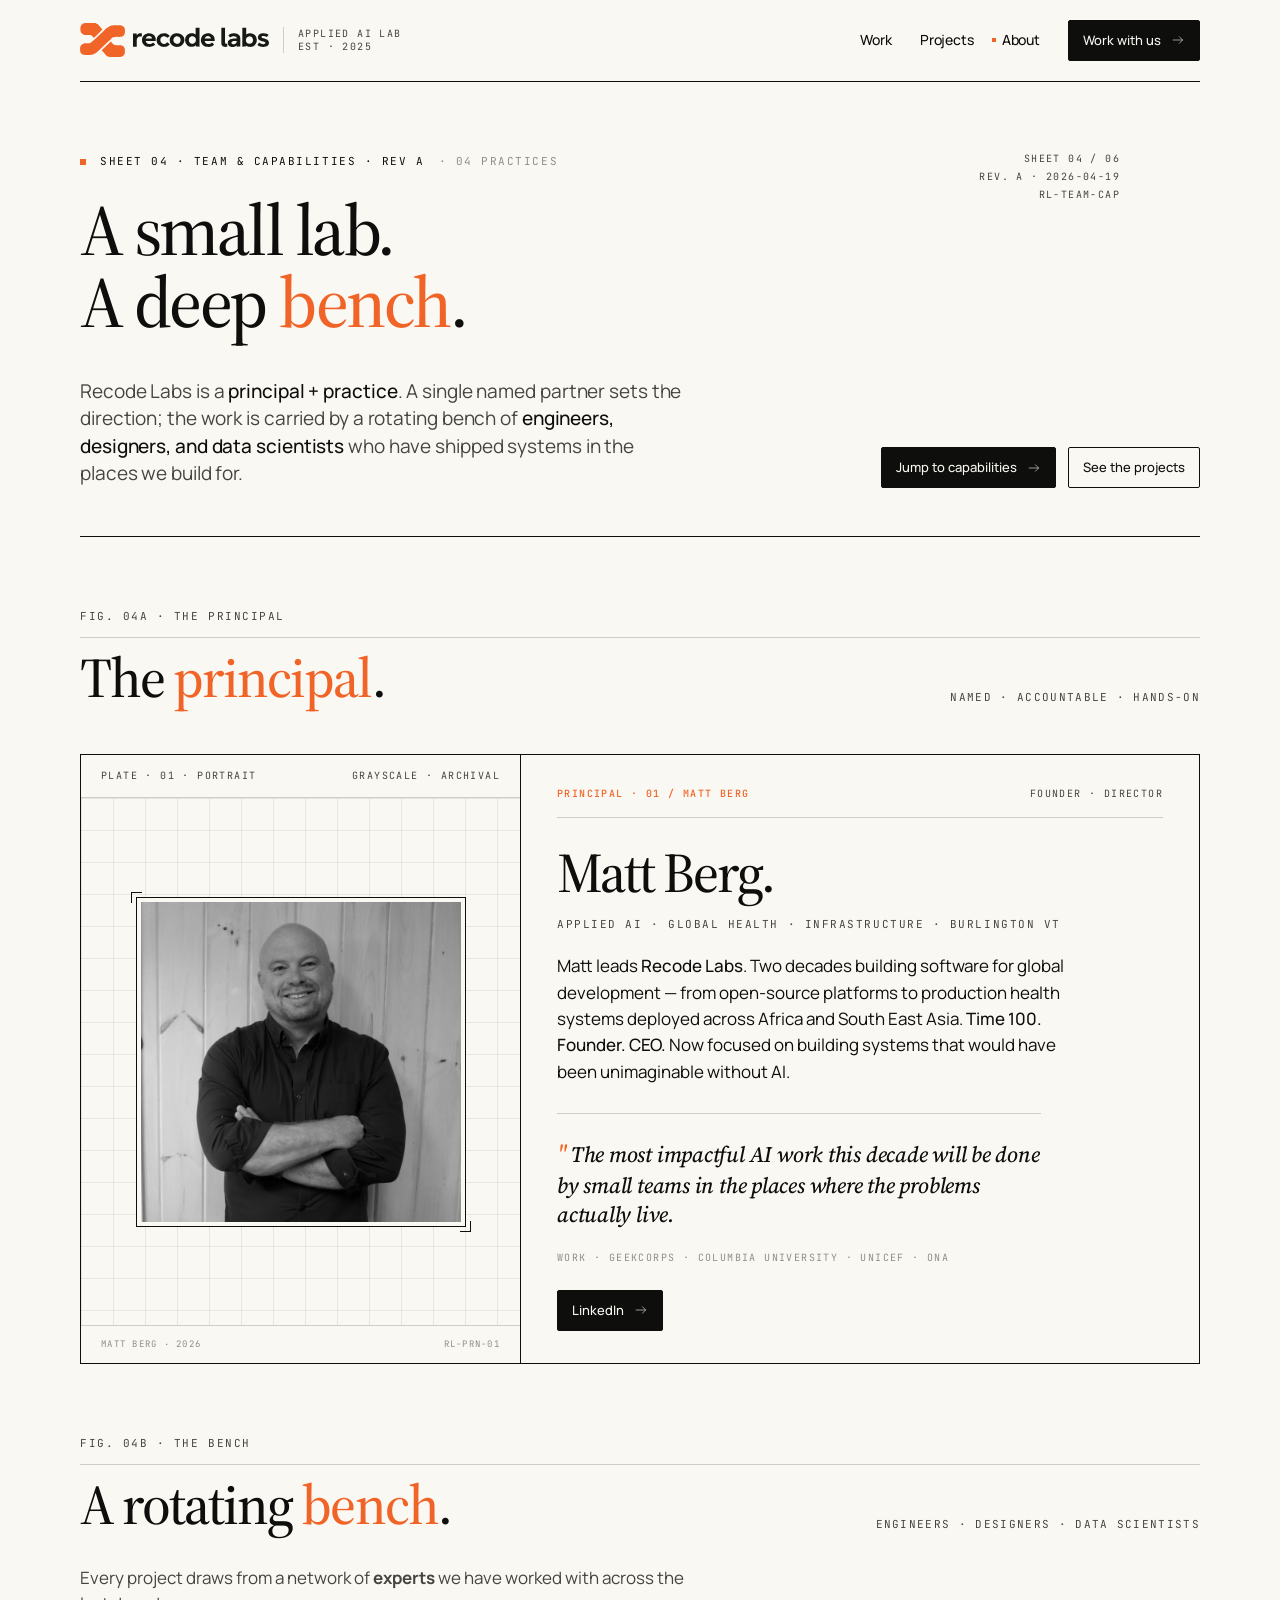
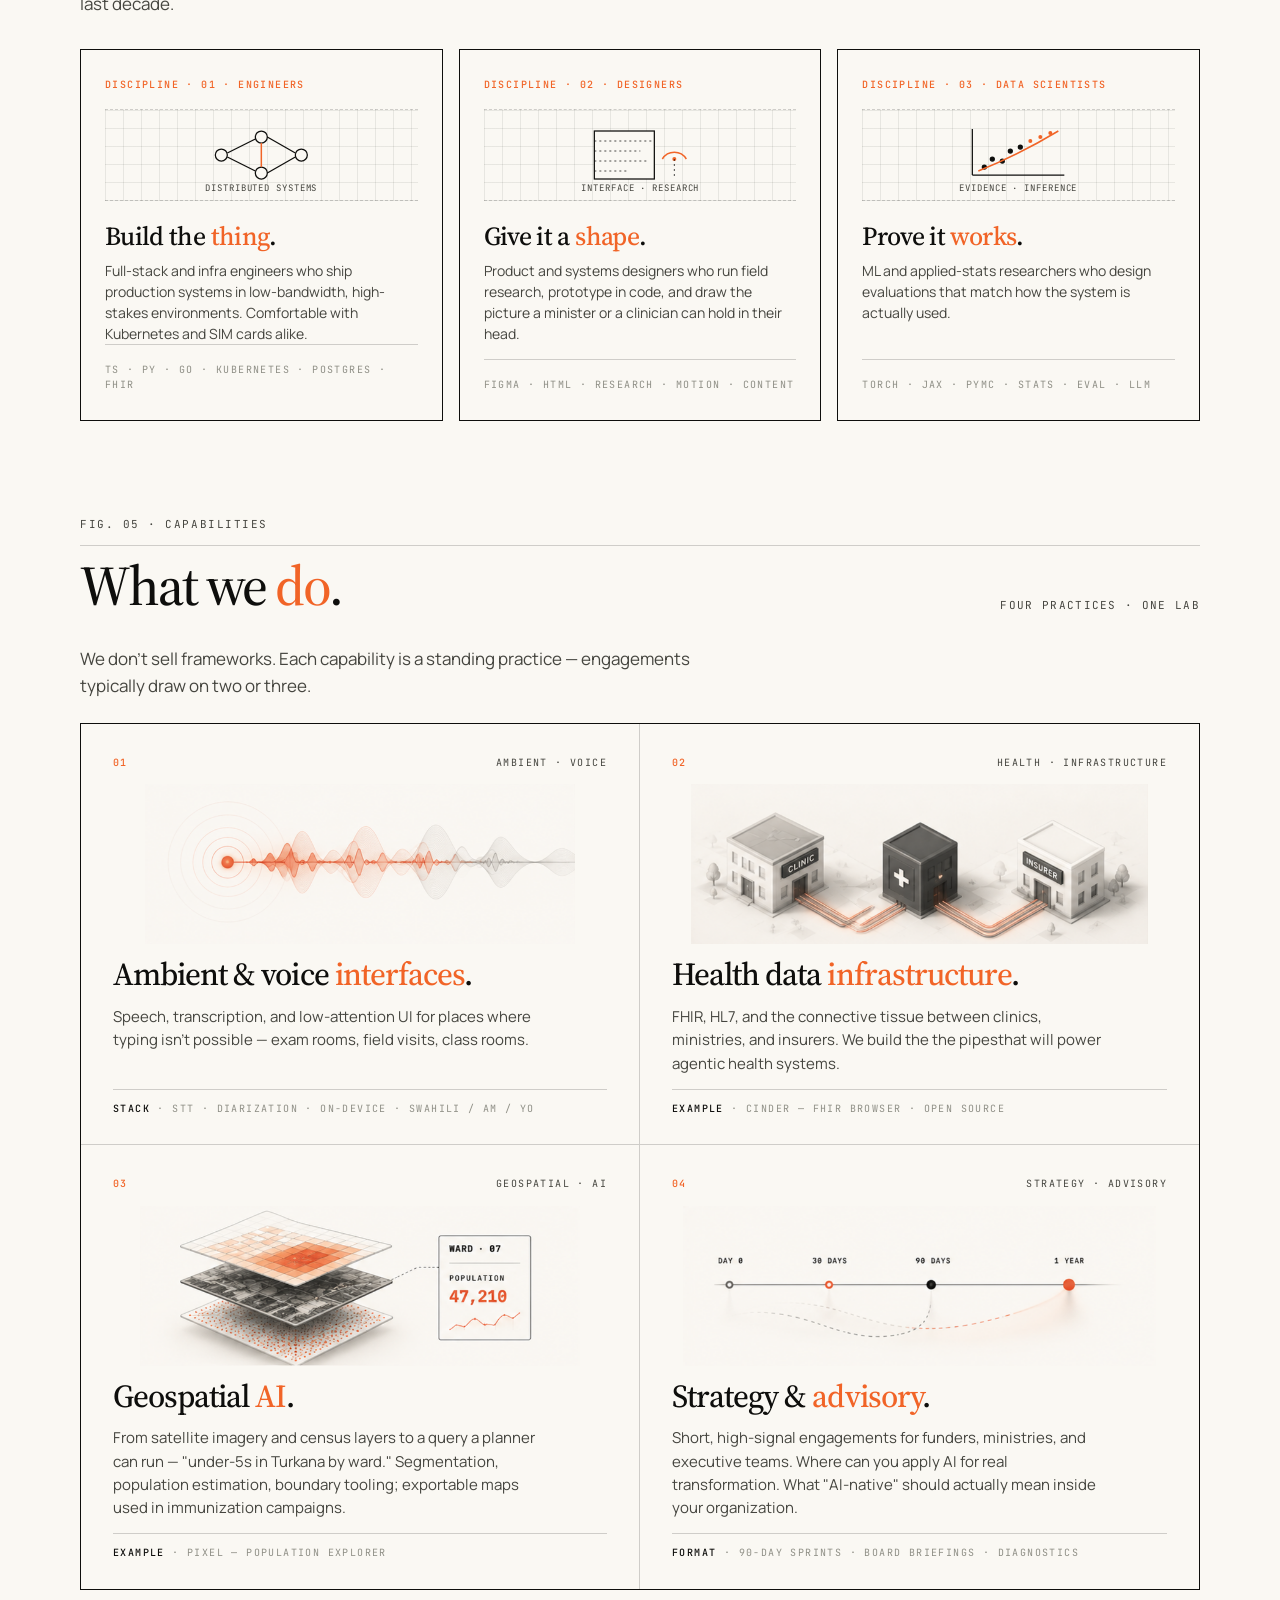
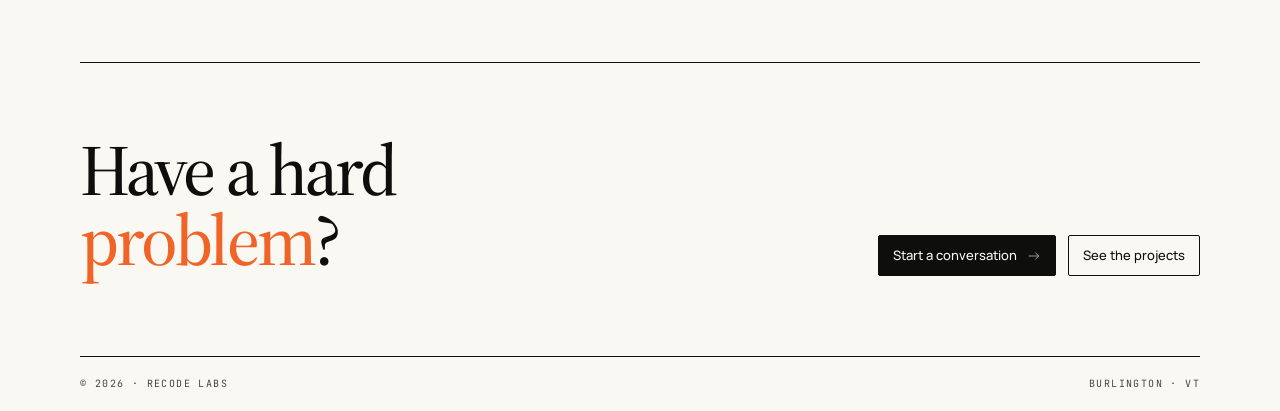
==== about.html @ e7e1b3c1 "feat: refresh logo, match accent to logo, animate project diagrams Replace the old wordmark with a h" ====
<!doctype html>
<html lang="en">
<head>
<meta charset="utf-8">
<meta name="viewport" content="width=device-width, initial-scale=1">
<title>Recode Labs — Team &amp; Capabilities</title>
<meta name="description" content="A small lab with a wide bench. Matt Berg leads Recode Labs; the work is carried by a rotating bench of engineers, designers, and data scientists.">
<link rel="icon" href="assets/favicon.svg" type="image/svg+xml">
<link rel="apple-touch-icon" href="assets/apple-touch-icon.png">
<link rel="stylesheet" href="tokens.css">
<link rel="stylesheet" href="site.css">
<style>
  /* PAGE HEADER */
  .page-head { padding: 72px 0 48px; border-bottom: 1px solid var(--ink-900); position: relative; }
  .page-head .eyebrow { display: flex; gap: 14px; align-items: center; margin-bottom: 24px; font-family: var(--font-mono); font-size: 11px; letter-spacing: 0.14em; text-transform: uppercase; }
  .page-head .eyebrow .dot { width: 6px; height: 6px; background: var(--signal-500); }
  .page-head h1 { font-family: var(--font-display); font-weight: 500; font-size: 72px; line-height: 1; letter-spacing: -0.035em; max-width: 1100px; }
  .page-head h1 .acc { color: var(--signal-500); }
  .page-head .sub { display: grid; grid-template-columns: 1.3fr 1fr; gap: 48px; margin-top: 40px; align-items: end; }
  .page-head .lede { font-size: 19px; line-height: 1.45; max-width: 56ch; color: var(--color-text-secondary); letter-spacing: -0.005em; }
  .page-head .lede strong { color: var(--ink-900); font-weight: 500; }

  /* SECTION HEADER */
  .section-h { display: grid; grid-template-columns: 1fr auto; gap: 12px 40px; align-items: end; padding: 72px 0 24px; }
  .section-h .lbl { grid-column: 1 / -1; font-family: var(--font-mono); font-size: 11px; letter-spacing: 0.14em; text-transform: uppercase; color: var(--color-text-secondary); padding-bottom: 12px; border-bottom: 1px solid var(--color-line-hairline); }
  .section-h h2 { font-family: var(--font-display); font-weight: 500; font-size: 56px; line-height: 1; letter-spacing: -0.035em; }
  .section-h h2 .acc { color: var(--signal-500); }
  .section-h .rt { justify-self: end; text-align: right; font-family: var(--font-mono); font-size: 11px; letter-spacing: 0.12em; text-transform: uppercase; color: var(--color-text-secondary); }

  /* PRINCIPAL */
  .principal { display: grid; grid-template-columns: 440px 1fr; border: 1px solid var(--ink-900); background: var(--bone-50); margin-top: 24px; }
  .portrait { border-right: 1px solid var(--ink-900); display: flex; flex-direction: column; min-height: 560px; }
  .portrait .pmeta { display: flex; justify-content: space-between; padding: 14px 20px; border-bottom: 1px solid var(--color-line-hairline); font-family: var(--font-mono); font-size: 10px; letter-spacing: 0.14em; text-transform: uppercase; color: var(--color-text-secondary); }
  .portrait .canvas { flex: 1; position: relative;
    background:
      linear-gradient(var(--color-line-ghost) 1px, transparent 1px) 0 0 / 100% 32px,
      linear-gradient(90deg, var(--color-line-ghost) 1px, transparent 1px) 0 0 / 32px 100%,
      var(--bone-50);
    display: flex; align-items: center; justify-content: center; padding: 24px;
  }
  .portrait .canvas .frame { position: relative; border: 1px solid var(--ink-900); padding: 4px; background: var(--bone-50); }
  .portrait .canvas .frame::before, .portrait .canvas .frame::after { content: ''; position: absolute; width: 10px; height: 10px; border: 0 solid var(--ink-900); }
  .portrait .canvas .frame::before { top: -6px; left: -6px; border-top-width: 1px; border-left-width: 1px; }
  .portrait .canvas .frame::after  { bottom: -6px; right: -6px; border-bottom-width: 1px; border-right-width: 1px; }
  .portrait .canvas img { display: block; width: 320px; height: 320px; object-fit: cover; filter: grayscale(1) contrast(1.05); }
  .portrait .pbottom { display: flex; justify-content: space-between; padding: 12px 20px; border-top: 1px solid var(--color-line-hairline); font-family: var(--font-mono); font-size: 9px; letter-spacing: 0.14em; text-transform: uppercase; color: var(--color-text-caption); }

  .bio { padding: 32px 36px; display: flex; flex-direction: column; }
  .bio .idrow { display: flex; justify-content: space-between; align-items: center; font-family: var(--font-mono); font-size: 10px; letter-spacing: 0.14em; text-transform: uppercase; color: var(--color-text-secondary); padding-bottom: 16px; border-bottom: 1px solid var(--color-line-hairline); }
  .bio .idrow .n { color: var(--signal-500); font-weight: 500; }
  .bio h3 { font-family: var(--font-display); font-weight: 500; font-size: 56px; line-height: 0.98; letter-spacing: -0.035em; margin-top: 28px; }
  .bio .role { font-family: var(--font-mono); font-size: 11px; letter-spacing: 0.14em; text-transform: uppercase; color: var(--color-text-secondary); margin-top: 16px; }
  .bio .lede { font-size: 17px; line-height: 1.55; color: var(--color-text); margin-top: 20px; max-width: 52ch; }
  .bio .lede strong { color: var(--ink-900); font-weight: 500; }
  .bio .quote { margin-top: 28px; padding: 24px 0 0; border-top: 1px solid var(--color-line-hairline); font-family: var(--font-display); font-style: italic; font-weight: 500; font-size: 22px; line-height: 1.35; letter-spacing: -0.01em; color: var(--ink-900); max-width: 44ch; }
  .bio .quote::before { content: '"'; color: var(--signal-500); font-size: 1.1em; margin-right: 4px; }
  .bio .refs { font-family: var(--font-mono); font-size: 10px; letter-spacing: 0.14em; text-transform: uppercase; color: var(--color-text-caption); margin-top: 20px; line-height: 1.6; }
  .bio .foot { margin-top: auto; padding-top: 24px; display: flex; gap: 10px; }

  /* TEAM GRID */
  .team-grid { display: grid; grid-template-columns: repeat(3, 1fr); gap: 16px; margin-top: 32px; }
  .seat { border: 1px solid var(--ink-900); padding: 28px 24px; background: var(--bone-50); display: flex; flex-direction: column; min-height: 300px; }
  .seat .n { font-family: var(--font-mono); font-size: 10px; letter-spacing: 0.14em; text-transform: uppercase; color: var(--signal-500); font-weight: 500; }
  .seat .silhouette { margin: 16px 0 22px; display: flex; align-items: center; justify-content: center; height: 90px;
    background:
      linear-gradient(var(--color-line-ghost) 1px, transparent 1px) 0 0 / 100% 18px,
      linear-gradient(90deg, var(--color-line-ghost) 1px, transparent 1px) 0 0 / 18px 100%;
    border-top: 1px dashed var(--color-line-hairline);
    border-bottom: 1px dashed var(--color-line-hairline);
  }
  .seat h4 { font-family: var(--font-display); font-weight: 500; font-size: 26px; line-height: 1.05; letter-spacing: -0.025em; }
  .seat h4 .acc { color: var(--signal-500); }
  .seat .desc { font-size: 14px; line-height: 1.5; color: var(--color-text-secondary); margin-top: 10px; }
  .seat .tags { font-family: var(--font-mono); font-size: 10px; letter-spacing: 0.14em; text-transform: uppercase; color: var(--color-text-caption); margin-top: auto; padding-top: 18px; border-top: 1px solid var(--color-line-hairline); }

  /* CAPABILITIES */
  .caps-grid { display: grid; grid-template-columns: repeat(2, 1fr); border: 1px solid var(--ink-900); margin-top: 24px; }
  .cap { padding: 32px 32px 28px; border-right: 1px solid var(--color-line-hairline); border-bottom: 1px solid var(--color-line-hairline); display: flex; flex-direction: column; gap: 14px; min-height: 260px; }
  .cap:nth-child(2n) { border-right: none; }
  .cap:nth-last-child(-n+2) { border-bottom: none; }
  .cap:last-child:nth-child(odd) { border-right: none; }
  .cap .row1 { display: flex; justify-content: space-between; align-items: flex-start; font-family: var(--font-mono); font-size: 10px; letter-spacing: 0.14em; text-transform: uppercase; color: var(--color-text-secondary); }
  .cap .row1 .n { color: var(--signal-500); font-weight: 500; }
  .cap .diagram { height: 160px; display: flex; align-items: center; justify-content: center;
    margin: 0 -32px;
    overflow: hidden;
  }
  .cap .diagram img { display: block; width: 100%; height: 100%; object-fit: contain; }
  .cap h3 { font-family: var(--font-display); font-weight: 500; font-size: 32px; line-height: 1.02; letter-spacing: -0.03em; }
  .cap h3 .acc { color: var(--signal-500); }
  .cap p { font-size: 15px; line-height: 1.55; color: var(--color-text-secondary); max-width: 48ch; }
  .cap .ex { font-family: var(--font-mono); font-size: 10px; letter-spacing: 0.14em; text-transform: uppercase; color: var(--color-text-caption); margin-top: auto; padding-top: 12px; border-top: 1px solid var(--color-line-hairline); }
  .cap .ex strong { color: var(--ink-900); font-weight: 500; }

  /* CTA */
  .cta { padding: 72px 0 80px; border-top: 1px solid var(--ink-900); display: grid; grid-template-columns: 1fr auto; gap: 40px; align-items: end; margin-top: 72px; }
  .cta h2 { font-family: var(--font-display); font-weight: 500; font-size: 72px; line-height: 0.98; letter-spacing: -0.04em; max-width: 16ch; }
  .cta h2 .acc { color: var(--signal-500); }
  .cta .buttons { display: flex; gap: 12px; }

  .intro-p { font-size: 17px; line-height: 1.55; color: var(--color-text-secondary); max-width: 62ch; margin-top: 8px; }

  /* RESPONSIVE */
  @media (max-width: 960px) {
    .page-head { padding: 48px 0 32px; }
    .page-head h1 { font-size: 56px; }
    .page-head .sub { grid-template-columns: 1fr; gap: 24px; align-items: start; margin-top: 28px; }
    .page-head .sub > div { justify-self: start !important; flex-wrap: wrap; }
    .section-h { grid-template-columns: 1fr; padding: 56px 0 20px; }
    .section-h h2 { font-size: 40px; }
    .section-h .rt { justify-self: start; text-align: left; }
    .principal { grid-template-columns: 1fr; }
    .portrait { border-right: none; border-bottom: 1px solid var(--ink-900); min-height: auto; }
    .portrait .canvas img { width: 240px; height: 240px; }
    .bio { padding: 28px; }
    .bio h3 { font-size: 44px; }
    .bio .quote { font-size: 18px; }
    .team-grid { grid-template-columns: 1fr; gap: 12px; }
    .seat { min-height: auto; }
    .caps-grid { grid-template-columns: 1fr; }
    .cap { border-right: none; border-bottom: 1px solid var(--color-line-hairline); padding: 28px; }
    .cap:last-child { border-bottom: none; }
    .cap:nth-last-child(-n+2) { border-bottom: 1px solid var(--color-line-hairline); }
    .cap:last-child { border-bottom: none; }
    .cap h3 { font-size: 26px; }
    .cta { grid-template-columns: 1fr; align-items: start; gap: 24px; padding: 56px 0 64px; }
    .cta h2 { font-size: 40px; }
  }
  @media (max-width: 640px) {
    .page-head { padding: 32px 0 24px; }
    .page-head h1 { font-size: 38px; line-height: 1.04; }
    .page-head .lede { font-size: 16px; }
    .section-h { padding: 40px 0 16px; }
    .section-h h2 { font-size: 30px; }
    .portrait .canvas img { width: 180px; height: 180px; }
    .portrait .canvas .frame { padding: 3px; }
    .bio { padding: 22px; }
    .bio h3 { font-size: 32px; }
    .bio .lede { font-size: 15px; }
    .bio .quote { font-size: 16px; padding-top: 18px; }
    .bio .foot { flex-wrap: wrap; gap: 8px; }
    .bio .foot .btn { font-size: 12px; padding: 9px 12px; }
    .seat { padding: 22px; }
    .seat h4 { font-size: 22px; }
    .cap { padding: 22px; }
    .cap h3 { font-size: 22px; }
    .cap p { font-size: 14px; }
    .cap .diagram { height: 100px; margin: 0 -22px; }
    .cta { padding: 40px 0 48px; }
    .cta h2 { font-size: 28px; }
    .cta .buttons { flex-wrap: wrap; }
  }
</style>
</head>
<body>
<div class="wrap">

  <!-- NAV -->
  <nav class="nav">
    <div class="brand">
      <a href="index.html" class="logo-link">
        <img class="logo" src="assets/recodelabs-lockup.svg" alt="Recode Labs">
      </a>
      <div class="meta">APPLIED AI LAB<br>EST · 2025</div>
    </div>
    <div class="navlinks">
      <a href="index.html">Work</a>
      <a href="projects.html">Projects</a>
      <a href="about.html" class="active">About</a>
      <a class="btn" href="mailto:hello@recodelabs.org">Work with us <svg width="14" height="14"><use href="assets/icons.svg#rl-arrow"></use></svg></a>
    </div>
  </nav>

  <!-- HEADER -->
  <section class="page-head">
    <div class="eyebrow"><span class="dot"></span>SHEET 04 · TEAM &amp; CAPABILITIES · REV A<span style="color: var(--color-text-caption)">·  04 PRACTICES</span></div>
    <h1>A small lab.<br>A deep <span class="acc">bench</span>.</h1>
    <div class="sub">
      <p class="lede">Recode Labs is a <strong>principal + practice</strong>. A single named partner sets the direction; the work is carried by a rotating bench of <strong>engineers, designers, and data scientists</strong> who have shipped systems in the places we build for.</p>
      <div style="display:flex; gap:12px; justify-self:end;">
        <a href="#capabilities" class="btn">Jump to capabilities <svg width="14" height="14"><use href="assets/icons.svg#rl-arrow"></use></svg></a>
        <a href="projects.html" class="btn ghost">See the projects</a>
      </div>
    </div>
    <div class="plates">
      <div>SHEET 04 / 06</div>
      <div>REV. A · 2026-04-19</div>
      <div>RL-TEAM-CAP</div>
    </div>
  </section>

  <!-- TEAM -->
  <section class="section-h" id="team">
    <div class="lbl">FIG. 04A · THE PRINCIPAL</div>
    <h2>The <span class="acc">principal</span>.</h2>
    <div class="rt">NAMED · ACCOUNTABLE · HANDS-ON</div>
  </section>

  <div class="principal">
    <div class="portrait">
      <div class="pmeta"><span>PLATE · 01 · PORTRAIT</span><span>GRAYSCALE · ARCHIVAL</span></div>
      <div class="canvas">
        <div class="frame">
          <img src="assets/team/matt-berg.jpeg" alt="Matt Berg">
        </div>
      </div>
      <div class="pbottom"><span>MATT BERG · 2026</span><span>RL-PRN-01</span></div>
    </div>
    <div class="bio">
      <div class="idrow">
        <span class="n">PRINCIPAL · 01 / MATT BERG</span>
        <span>FOUNDER · DIRECTOR</span>
      </div>
      <h3>Matt Berg.</h3>
      <div class="role">APPLIED AI · GLOBAL HEALTH · INFRASTRUCTURE · BURLINGTON VT</div>
      <p class="lede">
        Matt leads <strong>Recode Labs</strong>. Two decades building software for global development — from open-source platforms to production health systems deployed across Africa and South East Asia. <strong>Time 100. Founder. CEO. </strong> Now focused on building systems that would have been unimaginable without AI.
      </p>
      <div class="quote">The most impactful AI work this decade will be done by small teams in the places where the problems actually live.</div>
      <div class="refs">WORK · GEEKCORPS · COLUMBIA UNIVERSITY · UNICEF · ONA</div>
      <div class="foot">
        <a href="https://www.linkedin.com/in/mattlberg/" target="_blank" rel="noopener" class="btn">LinkedIn <svg width="14" height="14"><use href="assets/icons.svg#rl-arrow"></use></svg></a>
      </div>
    </div>
  </div>

  <!-- BENCH -->
  <section class="section-h" id="bench">
    <div class="lbl">FIG. 04B · THE BENCH</div>
    <h2>A rotating <span class="acc">bench</span>.</h2>
    <div class="rt">ENGINEERS · DESIGNERS · DATA SCIENTISTS</div>
  </section>

  <p class="intro-p">
      Every project draws from a network of <b>experts</b> we have worked with across the last decade.
  </p>

  <div class="team-grid">
    <div class="seat">
      <div class="n">DISCIPLINE · 01 · ENGINEERS</div>
      <div class="silhouette">
        <svg viewBox="0 0 120 80" xmlns="http://www.w3.org/2000/svg" style="width:100%; height:80px;">
          <g class="bp-stroke">
            <circle cx="20" cy="40" r="6" fill="var(--bone-50)"/>
            <circle cx="60" cy="22" r="6" fill="var(--bone-50)"/>
            <circle cx="60" cy="58" r="6" fill="var(--bone-50)"/>
            <circle cx="100" cy="40" r="6" fill="var(--bone-50)"/>
            <line x1="26" y1="38" x2="54" y2="24"/>
            <line x1="26" y1="42" x2="54" y2="56"/>
            <line x1="66" y1="22" x2="94" y2="38"/>
            <line x1="66" y1="58" x2="94" y2="42"/>
            <line x1="60" y1="28" x2="60" y2="52" class="bp-signal"/>
          </g>
          <text x="60" y="76" text-anchor="middle" class="bp-label">DISTRIBUTED SYSTEMS</text>
        </svg>
      </div>
      <h4>Build the <span class="acc">thing</span>.</h4>
      <p class="desc">Full-stack and infra engineers who ship production systems in low-bandwidth, high-stakes environments. Comfortable with Kubernetes and SIM cards alike.</p>
      <div class="tags">TS · PY · GO · KUBERNETES · POSTGRES · FHIR</div>
    </div>

    <div class="seat">
      <div class="n">DISCIPLINE · 02 · DESIGNERS</div>
      <div class="silhouette">
        <svg viewBox="0 0 120 80" xmlns="http://www.w3.org/2000/svg" style="width:100%; height:80px;">
          <g class="bp-stroke">
            <rect x="14" y="16" width="60" height="48" fill="var(--bone-50)"/>
            <line x1="14" y1="26" x2="74" y2="26" class="bp-thin"/>
            <line x1="14" y1="36" x2="60" y2="36" class="bp-thin"/>
            <line x1="14" y1="46" x2="66" y2="46" class="bp-thin"/>
            <line x1="14" y1="56" x2="48" y2="56" class="bp-thin"/>
            <path d="M82 44 A14 14 0 0 1 106 44" class="bp-signal"/>
            <circle cx="94" cy="44" r="2" fill="var(--signal-500)" stroke="none"/>
            <line x1="94" y1="44" x2="94" y2="62" class="bp-thin"/>
          </g>
          <text x="60" y="76" text-anchor="middle" class="bp-label">INTERFACE · RESEARCH</text>
        </svg>
      </div>
      <h4>Give it a <span class="acc">shape</span>.</h4>
      <p class="desc">Product and systems designers who run field research, prototype in code, and draw the picture a minister or a clinician can hold in their head.</p>
      <div class="tags">FIGMA · HTML · RESEARCH · MOTION · CONTENT</div>
    </div>

    <div class="seat">
      <div class="n">DISCIPLINE · 03 · DATA SCIENTISTS</div>
      <div class="silhouette">
        <svg viewBox="0 0 120 80" xmlns="http://www.w3.org/2000/svg" style="width:100%; height:80px;">
          <g class="bp-stroke">
            <line x1="14" y1="60" x2="106" y2="60"/>
            <line x1="14" y1="60" x2="14" y2="14"/>
            <circle cx="26" cy="52" r="2" fill="var(--ink-900)"/>
            <circle cx="34" cy="44" r="2" fill="var(--ink-900)"/>
            <circle cx="44" cy="46" r="2" fill="var(--ink-900)"/>
            <circle cx="52" cy="36" r="2" fill="var(--ink-900)"/>
            <circle cx="62" cy="32" r="2" fill="var(--ink-900)"/>
            <circle cx="72" cy="26" r="2" fill="var(--signal-500)" stroke="none"/>
            <circle cx="82" cy="22" r="2" fill="var(--signal-500)" stroke="none"/>
            <circle cx="92" cy="18" r="2" fill="var(--signal-500)" stroke="none"/>
            <path d="M20 56 Q60 40 100 16" class="bp-signal"/>
          </g>
          <text x="60" y="76" text-anchor="middle" class="bp-label">EVIDENCE · INFERENCE</text>
        </svg>
      </div>
      <h4>Prove it <span class="acc">works</span>.</h4>
      <p class="desc">ML and applied-stats researchers who design evaluations that match how the system is actually used.</p>
      <div class="tags">TORCH · JAX · PYMC · STATS · EVAL · LLM</div>
    </div>
  </div>

  <!-- CAPABILITIES -->
  <section class="section-h" id="capabilities" style="padding-top: 96px;">
    <div class="lbl">FIG. 05 · CAPABILITIES</div>
    <h2>What we <span class="acc">do</span>.</h2>
    <div class="rt">FOUR PRACTICES · ONE LAB</div>
  </section>

  <p class="intro-p">
    We don't sell frameworks. Each capability is a standing practice — engagements typically draw on two or three.
  </p>

  <div class="caps-grid">

    <div class="cap">
      <div class="row1"><span class="n">01</span><span>AMBIENT · VOICE</span></div>
      <div class="diagram">
        <img src="assets/capabilities/ambient.png" alt="Ambient voice diagram">
      </div>
      <h3>Ambient &amp; voice <span class="acc">interfaces</span>.</h3>
      <p>Speech, transcription, and low-attention UI for places where typing isn't possible — exam rooms, field visits, class rooms.</p>
      <div class="ex"><strong>STACK</strong> · STT · DIARIZATION · ON-DEVICE · SWAHILI / AM / YO</div>
    </div>

    <div class="cap">
      <div class="row1"><span class="n">02</span><span>HEALTH · INFRASTRUCTURE</span></div>
      <div class="diagram">
        <img src="assets/capabilities/infrastructure.png" alt="Health infrastructure diagram">
      </div>
      <h3>Health data <span class="acc">infrastructure</span>.</h3>
      <p>FHIR, HL7, and the connective tissue between clinics, ministries, and insurers. We build the the pipesthat will power agentic health systems.</p>
      <div class="ex"><strong>EXAMPLE</strong> · CINDER &mdash; FHIR BROWSER · OPEN SOURCE</div>
    </div>

    <div class="cap">
      <div class="row1"><span class="n">03</span><span>GEOSPATIAL · AI</span></div>
      <div class="diagram">
        <img src="assets/capabilities/geospatial.png" alt="Geospatial AI diagram">
      </div>
      <h3>Geospatial <span class="acc">AI</span>.</h3>
      <p>From satellite imagery and census layers to a query a planner can run — "under-5s in Turkana by ward." Segmentation, population estimation, boundary tooling; exportable maps used in immunization campaigns.</p>
      <div class="ex"><strong>EXAMPLE</strong> · PIXEL &mdash; POPULATION EXPLORER</div>
    </div>

    <div class="cap">
      <div class="row1"><span class="n">04</span><span>STRATEGY · ADVISORY</span></div>
      <div class="diagram">
        <img src="assets/capabilities/advisory.png" alt="Strategy and advisory diagram">
      </div>
      <h3>Strategy &amp; <span class="acc">advisory</span>.</h3>
      <p>Short, high-signal engagements for funders, ministries, and executive teams. Where can you apply AI for real transformation. What "AI-native" should actually mean inside your organization.</p>
      <div class="ex"><strong>FORMAT</strong> · 90-DAY SPRINTS · BOARD BRIEFINGS · DIAGNOSTICS</div>
    </div>

  </div>

  <!-- CTA -->
  <section class="cta">
    <h2>Have a hard <span class="acc">problem</span>?</h2>
    <div class="buttons">
      <a href="mailto:hello@recodelabs.org" class="btn">Start a conversation <svg width="14" height="14"><use href="assets/icons.svg#rl-arrow"></use></svg></a>
      <a href="projects.html" class="btn ghost">See the projects</a>
    </div>
  </section>

  <div class="foot-bot">
    <span>© 2026 · RECODE LABS</span>
    <span>BURLINGTON · VT</span>
  </div>

</div>
</body>
</html>
---- tokens.css ----
/* ==========================================================================
   RECODE LABS — DESIGN TOKENS
   Applied AI lab for global development.
   Aesthetic: technical blueprint — grids, measurements, drafting marks.
   ========================================================================== */

@import url('https://fonts.googleapis.com/css2?family=Source+Serif+4:ital,opsz,wght@0,8..60,400;0,8..60,500;0,8..60,600;1,8..60,400;1,8..60,500&family=JetBrains+Mono:wght@300;400;500;600&family=Manrope:wght@400;500;600;700;800&display=swap');

:root {
  /* --- COLOR -------------------------------------------------------------- */

  /* Paper & ink — the two-color core */
  --bone-50:  #FAF8F3;   /* page */
  --bone-100: #F4F1E9;   /* surface */
  --bone-200: #E9E4D6;   /* hairline tint */
  --bone-300: #D6CFBD;   /* muted line */

  --ink-900: #0E0E0C;   /* text, ink-black */
  --ink-800: #1C1C19;
  --ink-700: #2A2A26;
  --ink-600: #45453F;   /* secondary text */
  --ink-500: #6B6B63;   /* tertiary text */
  --ink-400: #8F8F86;   /* captions */
  --ink-300: #B4B4AB;   /* disabled */
  --ink-200: #D6D6CF;   /* dividers on dark */

  /* Signal orange — the single accent, used sparingly */
  --signal-50:  #FFF1EA;
  --signal-100: #FFDCC9;
  --signal-300: #FFA57C;
  --signal-500: #F16427;  /* brand accent, matches the logo */
  --signal-600: #D44E16;
  --signal-700: #A13A10;

  /* Functional (desaturated, blueprint-friendly) */
  --ok:    #3F6B4A;
  --warn:  #A87A1F;
  --error: #B3382A;

  /* Semantic */
  --color-bg:              var(--bone-50);
  --color-surface:         var(--bone-100);
  --color-surface-sunk:    var(--bone-200);
  --color-text:            var(--ink-900);
  --color-text-secondary:  var(--ink-600);
  --color-text-muted:      var(--ink-500);
  --color-text-caption:    var(--ink-400);
  --color-line:            var(--ink-900);       /* primary drafting line */
  --color-line-hairline:   rgba(14,14,12,0.18);  /* grid / construction */
  --color-line-ghost:      rgba(14,14,12,0.08);  /* sub-grid */
  --color-accent:          var(--signal-500);
  --color-accent-ink:      var(--signal-700);

  /* --- TYPE --------------------------------------------------------------- */

  --font-display: 'Source Serif 4', 'Times New Roman', Times, serif;
  --font-serif:   'Source Serif 4', 'Times New Roman', Times, serif;
  --font-sans:    'Manrope', ui-sans-serif, -apple-system, 'Helvetica Neue', Arial, sans-serif;
  --font-mono:    'JetBrains Mono', ui-monospace, 'SF Mono', Menlo, Consolas, monospace;

  /* Type scale — editorial + technical. Line heights optimized for density. */
  --fs-caption:  11px;   /* drafting label, all-caps */
  --fs-micro:    12px;
  --fs-xs:       13px;
  --fs-sm:       14px;
  --fs-base:     16px;
  --fs-md:       18px;
  --fs-lg:       22px;
  --fs-xl:       28px;
  --fs-2xl:      40px;
  --fs-3xl:      56px;
  --fs-4xl:      80px;
  --fs-5xl:      120px;

  --lh-tight:    1.04;
  --lh-snug:     1.18;
  --lh-normal:   1.45;
  --lh-loose:    1.7;

  --tr-wide:     0.14em;  /* all-caps labels */
  --tr-mid:      0.04em;
  --tr-tight:    -0.015em;
  --tr-display:  -0.02em; /* Serif wants less aggressive tracking than Jakarta */

  /* --- GRID & SPACING ---------------------------------------------------- */

  --grid-base: 8px;
  --s-0: 0;
  --s-1: 4px;
  --s-2: 8px;
  --s-3: 12px;
  --s-4: 16px;
  --s-5: 24px;
  --s-6: 32px;
  --s-7: 48px;
  --s-8: 64px;
  --s-9: 96px;
  --s-10: 128px;
  --s-11: 192px;

  --container: 1280px;
  --gutter: 24px;

  /* --- LINES & RADII ----------------------------------------------------- */

  --stroke-hair: 0.5px;
  --stroke-fine: 1px;
  --stroke-bold: 2px;

  --r-none: 0;
  --r-xs: 1px;
  --r-sm: 2px;          /* all 'rounded' surfaces cap at 2px — blueprint precision */
  --r-pill: 999px;      /* only for tags/pills */

  /* --- SHADOWS (flat system; drop shadows are rare) ---------------------- */

  --shadow-none: none;
  --shadow-hair: 0 0 0 1px var(--color-line-hairline);
  --shadow-ink:  0 0 0 1px var(--color-line);
  --shadow-lift: 0 1px 0 var(--color-line);       /* structural, not soft */
  --shadow-page: 0 24px 48px -24px rgba(14,14,12,0.18);

  /* --- MOTION ----------------------------------------------------------- */

  --ease-draft: cubic-bezier(0.2, 0.7, 0.2, 1);
  --dur-fast:   120ms;
  --dur-base:   220ms;
  --dur-slow:   420ms;
}

/* --- Base element defaults ------------------------------------------------ */

html, body {
  background: var(--color-bg);
  color: var(--color-text);
  font-family: var(--font-sans);
  font-size: var(--fs-base);
  line-height: var(--lh-normal);
  -webkit-font-smoothing: antialiased;
  text-rendering: optimizeLegibility;
}

/* Reusable primitives ------------------------------------------------------ */

.rl-label {
  font-family: var(--font-mono);
  font-size: var(--fs-caption);
  font-weight: 500;
  letter-spacing: var(--tr-wide);
  text-transform: uppercase;
  color: var(--color-text-secondary);
}

.rl-mono {
  font-family: var(--font-mono);
  font-feature-settings: "ss01", "ss02";
}

.rl-serif {
  font-family: var(--font-display);
  font-weight: 700;
  letter-spacing: var(--tr-display);
}

.rl-editorial {
  font-family: var(--font-serif);
  font-weight: 400;
  letter-spacing: var(--tr-display);
}

.rl-rule {
  border: 0;
  border-top: 1px solid var(--color-line);
  margin: 0;
}

.rl-hairline {
  border: 0;
  border-top: 1px solid var(--color-line-hairline);
  margin: 0;
}

/* Blueprint grid background — reusable on any block */
.rl-grid-bg {
  background-image:
    linear-gradient(to right, var(--color-line-ghost) 1px, transparent 1px),
    linear-gradient(to bottom, var(--color-line-ghost) 1px, transparent 1px);
  background-size: 24px 24px;
}
.rl-grid-bg--fine {
  background-image:
    linear-gradient(to right, var(--color-line-ghost) 1px, transparent 1px),
    linear-gradient(to bottom, var(--color-line-ghost) 1px, transparent 1px);
  background-size: 8px 8px;
}

/* Corner tick marks used throughout — apply with .rl-ticks wrapper */
.rl-ticks { position: relative; }
.rl-ticks::before,
.rl-ticks::after,
.rl-ticks > .rl-tick-tl,
.rl-ticks > .rl-tick-tr,
.rl-ticks > .rl-tick-bl,
.rl-ticks > .rl-tick-br { display: none; }
---- site.css ----
/* ==========================================================================
   RECODE LABS — SHARED SITE STYLES
   Common chrome (nav, buttons, footer, blueprint primitives) for all pages.
   Page-specific layout stays inline in each .html file.
   ========================================================================== */

body { margin: 0; background: var(--bone-50); }
.wrap { max-width: 1280px; margin: 0 auto; padding: 0 80px; }
h1, h2, h3, h4, p { margin: 0; }
a { color: inherit; }

/* NAV */
.nav { display: flex; align-items: center; justify-content: space-between; padding: 20px 0; border-bottom: 1px solid var(--ink-900); position: relative; z-index: 2; background: var(--bone-50); }
.brand { display: flex; align-items: center; gap: 14px; }
.logo-link { display: inline-block; line-height: 0; }
.logo { display: block; height: 34px; width: auto; }
.brand .meta { font-family: var(--font-mono); font-size: 10px; letter-spacing: 0.14em; text-transform: uppercase; color: var(--color-text-secondary); border-left: 1px solid var(--color-line-hairline); padding-left: 14px; line-height: 1.3; }
.navlinks { display: flex; gap: 28px; align-items: center; }
.navlinks a:not(.btn) { text-decoration: none; color: var(--ink-900); font-size: 14px; font-weight: 500; letter-spacing: -0.01em; position: relative; }
.navlinks a.active:not(.btn)::before { content: ''; position: absolute; left: -10px; top: 8px; width: 4px; height: 4px; background: var(--signal-500); }

/* Buttons */
.btn { display: inline-flex; align-items: center; gap: 10px; padding: 10px 14px; font-family: var(--font-sans); font-size: 13px; font-weight: 500; border: 1px solid var(--ink-900); background: var(--ink-900); color: var(--bone-50); cursor: pointer; border-radius: 2px; text-decoration: none; }
.btn:hover { color: var(--bone-50); }
.btn.ghost { background: transparent; color: var(--ink-900); }
.btn.ghost:hover { color: var(--ink-900); }
.btn svg { stroke: currentColor; fill: none; }

/* Footer rule */
.foot-bot { display: flex; justify-content: space-between; padding: 20px 0; border-top: 1px solid var(--ink-900); font-family: var(--font-mono); font-size: 10px; letter-spacing: 0.14em; text-transform: uppercase; color: var(--color-text-secondary); }
.foot-bot .r { color: var(--signal-500); }

/* Blueprint diagram primitives */
.bp-stroke { stroke: var(--ink-900); stroke-width: 1.25; fill: none; }
.bp-thin { stroke: var(--ink-900); stroke-width: 0.75; fill: none; stroke-dasharray: 2 3; }
.bp-signal { stroke: var(--signal-500); stroke-width: 1.5; fill: none; }
.bp-signal-fill { fill: var(--signal-500); }
.bp-label { font-family: 'JetBrains Mono', monospace; font-size: 9px; letter-spacing: 0.1em; text-transform: uppercase; fill: var(--color-text-secondary); }
.bp-num { font-family: 'JetBrains Mono', monospace; font-size: 10px; fill: var(--ink-900); }
.bp-title { font-family: var(--font-display); font-size: 13px; fill: var(--ink-900); }

/* Plates (mono spec stack at top-right of hero/page-head) */
.plates { position: absolute; top: 72px; right: 80px; display: flex; flex-direction: column; gap: 8px; align-items: flex-end; font-family: var(--font-mono); font-size: 10px; line-height: 1; letter-spacing: 0.14em; color: var(--color-text-secondary); text-transform: uppercase; white-space: nowrap; }

/* ==========================================================================
   RESPONSIVE
   ========================================================================== */

@media (max-width: 960px) {
  .wrap { padding: 0 40px; }
  .plates { right: 40px; }
}

@media (max-width: 640px) {
  .wrap { padding: 0 20px; }
  .nav { padding: 14px 0; flex-wrap: wrap; gap: 12px; }
  .brand .meta { display: none; }
  .logo { height: 30px; }
  .navlinks { gap: 16px; flex-wrap: wrap; }
  .navlinks a:not(.btn) { font-size: 13px; }
  .navlinks a.btn { padding: 8px 12px; font-size: 12px; }
  .plates { display: none; }
  .foot-bot { flex-direction: column; gap: 8px; align-items: flex-start; padding: 16px 0; font-size: 9px; }
}
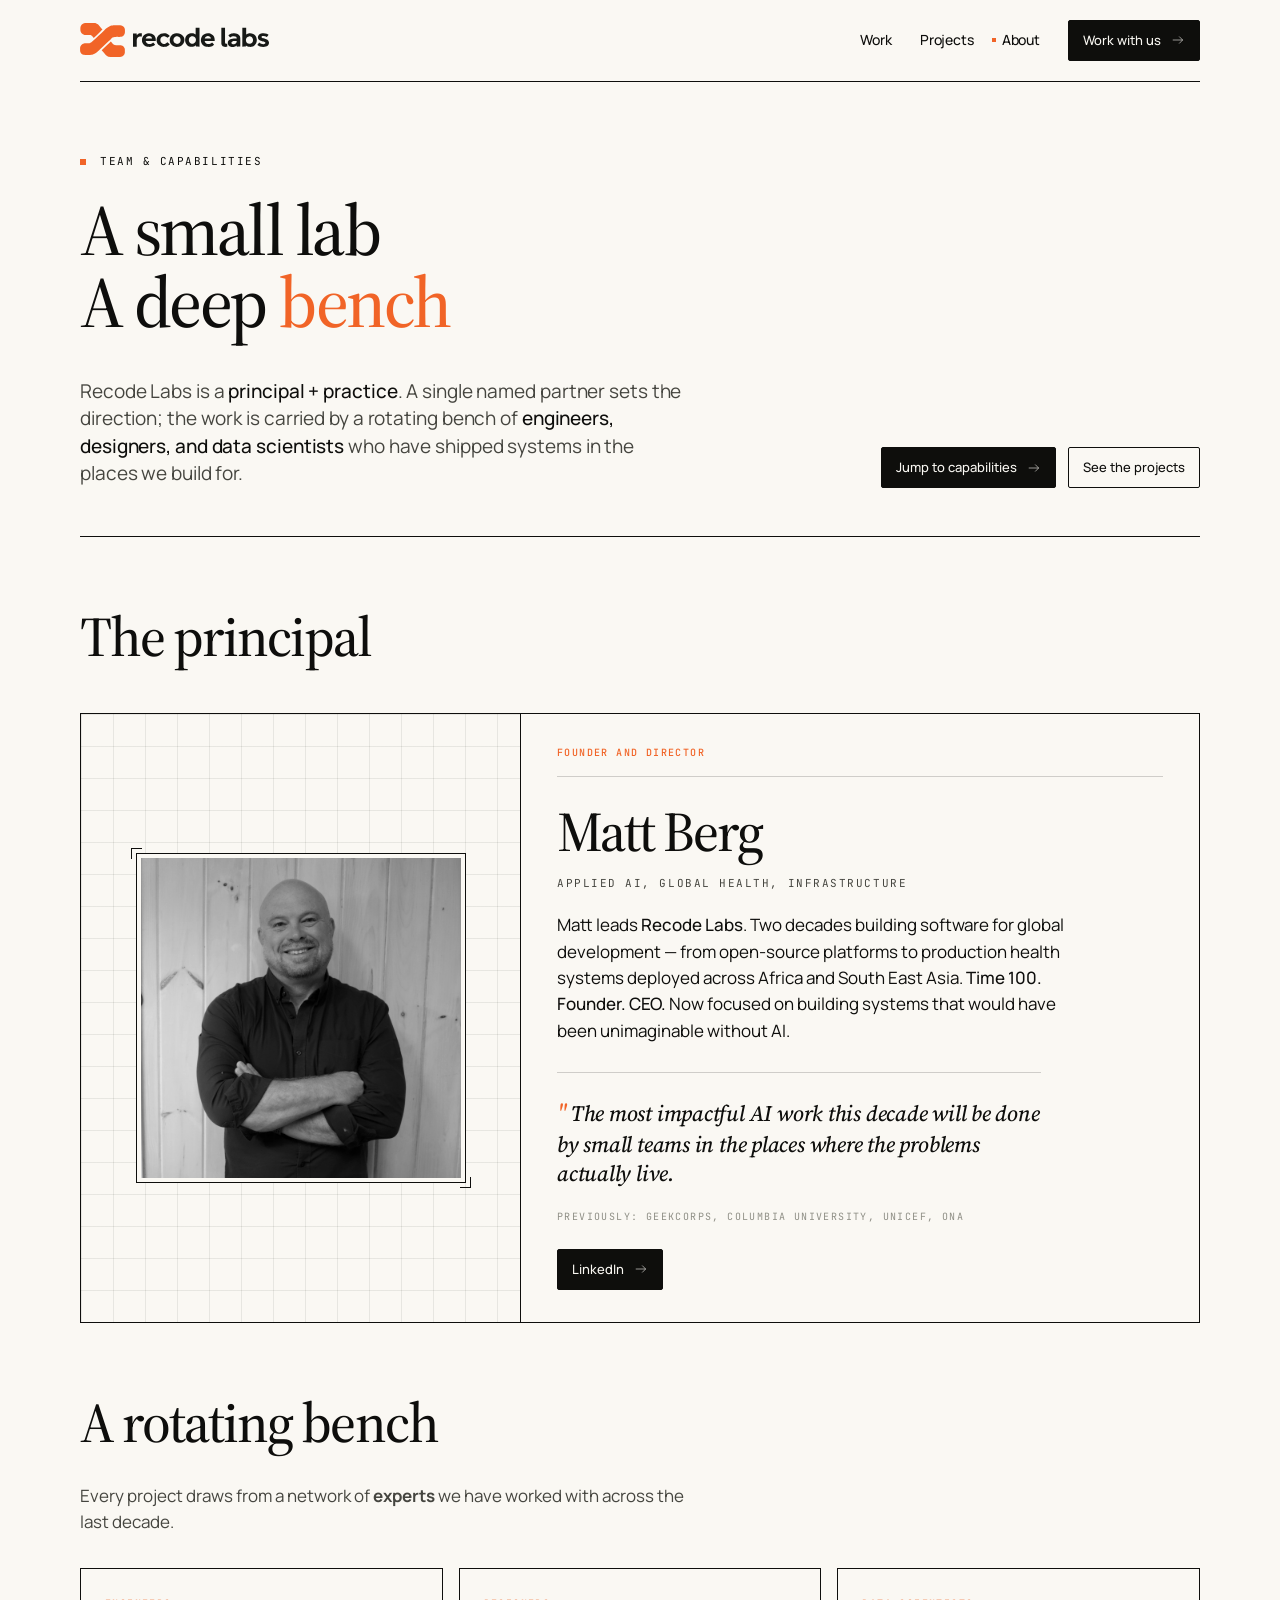
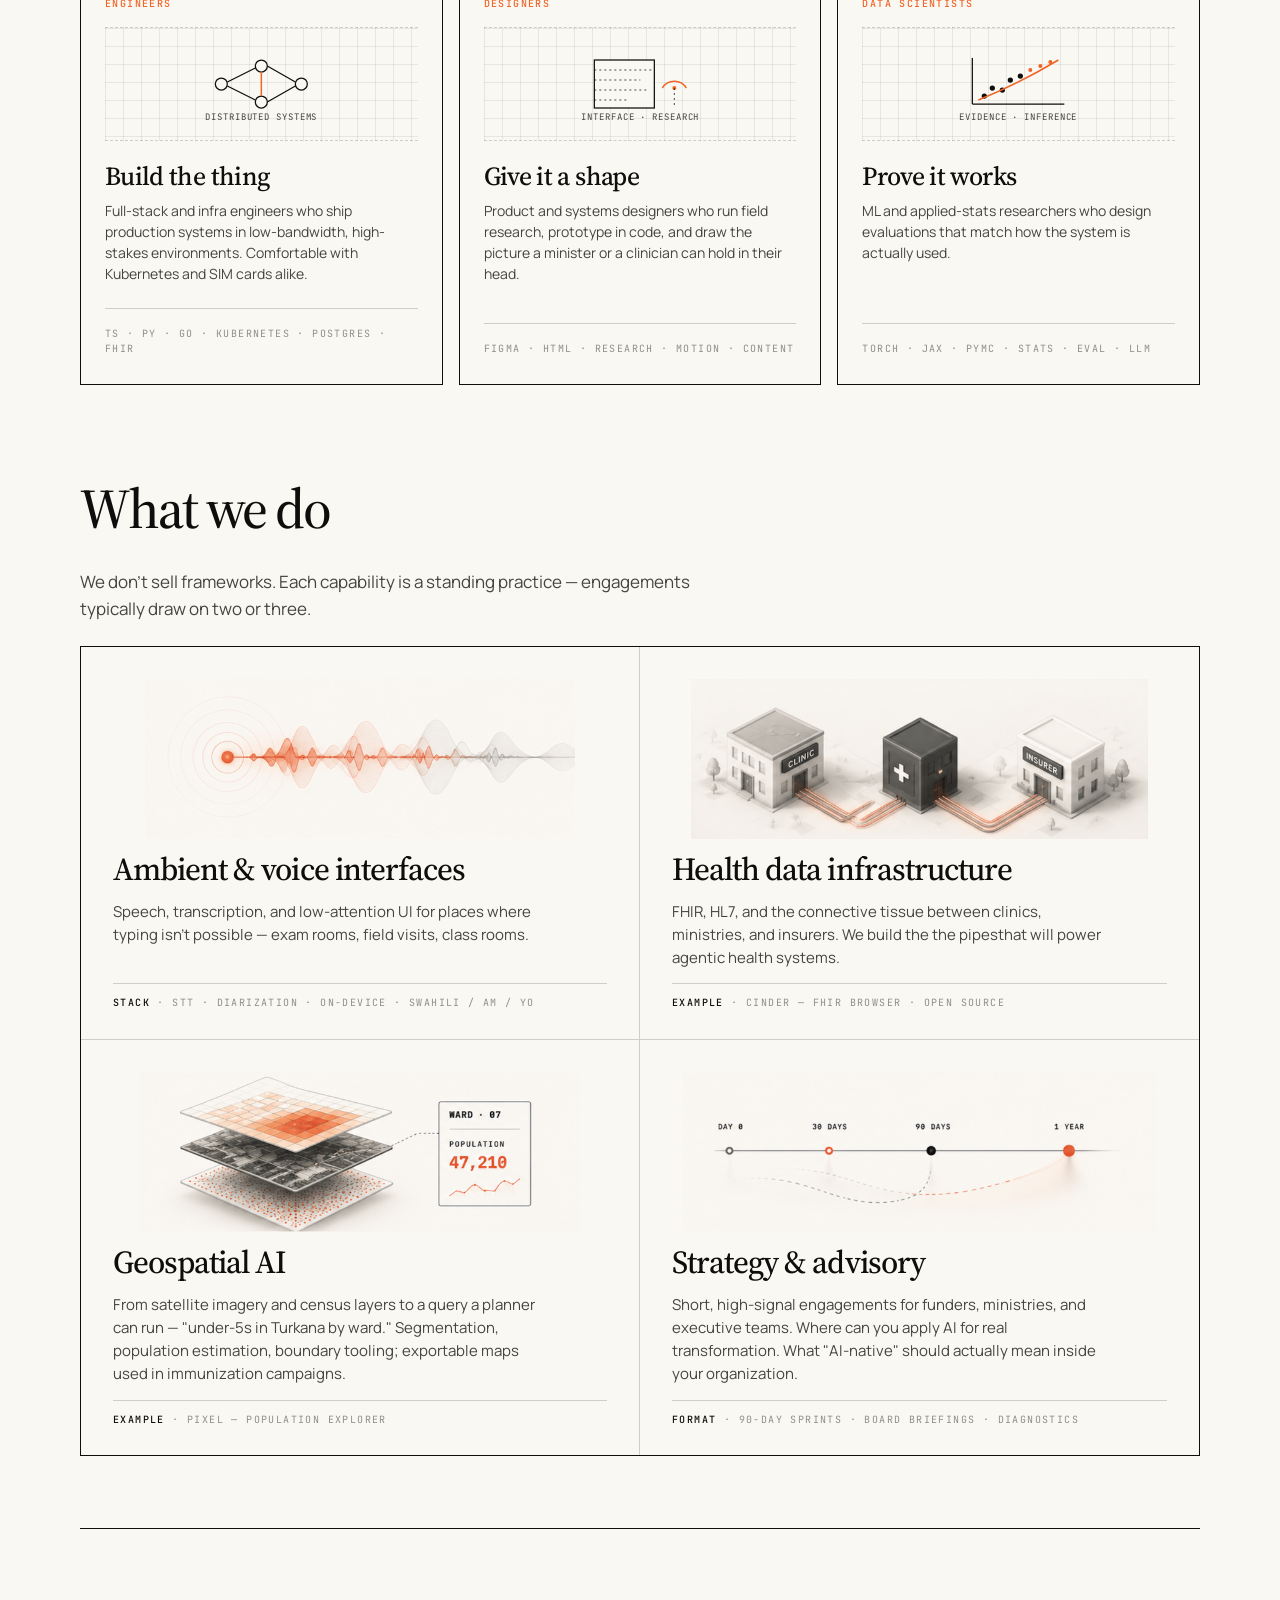
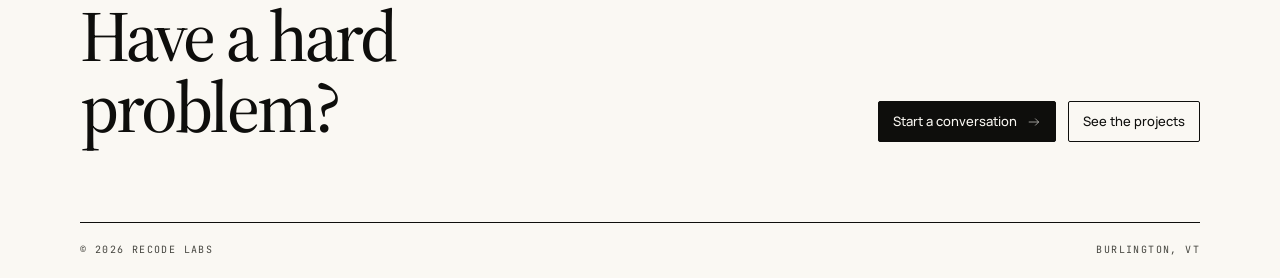
==== commit be94f076: "style: initial design cleanup across pages Remove the section markers (§ 01 …), made-up drafting met" ====
--- a/about.html
+++ b/about.html
@@ -61,7 +61,7 @@
   .team-grid { display: grid; grid-template-columns: repeat(3, 1fr); gap: 16px; margin-top: 32px; }
   .seat { border: 1px solid var(--ink-900); padding: 28px 24px; background: var(--bone-50); display: flex; flex-direction: column; min-height: 300px; }
   .seat .n { font-family: var(--font-mono); font-size: 10px; letter-spacing: 0.14em; text-transform: uppercase; color: var(--signal-500); font-weight: 500; }
-  .seat .silhouette { margin: 16px 0 22px; display: flex; align-items: center; justify-content: center; height: 90px;
+  .seat .silhouette { margin: 16px 0 22px; display: flex; align-items: center; justify-content: center; height: 112px;
     background:
       linear-gradient(var(--color-line-ghost) 1px, transparent 1px) 0 0 / 100% 18px,
       linear-gradient(90deg, var(--color-line-ghost) 1px, transparent 1px) 0 0 / 18px 100%;
@@ -70,7 +70,7 @@
   }
   .seat h4 { font-family: var(--font-display); font-weight: 500; font-size: 26px; line-height: 1.05; letter-spacing: -0.025em; }
   .seat h4 .acc { color: var(--signal-500); }
-  .seat .desc { font-size: 14px; line-height: 1.5; color: var(--color-text-secondary); margin-top: 10px; }
+  .seat .desc { font-size: 14px; line-height: 1.5; color: var(--color-text-secondary); margin-top: 10px; margin-bottom: 24px; }
   .seat .tags { font-family: var(--font-mono); font-size: 10px; letter-spacing: 0.14em; text-transform: uppercase; color: var(--color-text-caption); margin-top: auto; padding-top: 18px; border-top: 1px solid var(--color-line-hairline); }
 
   /* CAPABILITIES */
@@ -161,7 +161,6 @@
       <a href="index.html" class="logo-link">
         <img class="logo" src="assets/recodelabs-lockup.svg" alt="Recode Labs">
       </a>
-      <div class="meta">APPLIED AI LAB<br>EST · 2025</div>
     </div>
     <div class="navlinks">
       <a href="index.html">Work</a>
@@ -173,8 +172,8 @@
 
   <!-- HEADER -->
   <section class="page-head">
-    <div class="eyebrow"><span class="dot"></span>SHEET 04 · TEAM &amp; CAPABILITIES · REV A<span style="color: var(--color-text-caption)">·  04 PRACTICES</span></div>
-    <h1>A small lab.<br>A deep <span class="acc">bench</span>.</h1>
+    <div class="eyebrow"><span class="dot"></span>TEAM &amp; CAPABILITIES</div>
+    <h1>A small lab<br>A deep <span class="acc">bench</span></h1>
     <div class="sub">
       <p class="lede">Recode Labs is a <strong>principal + practice</strong>. A single named partner sets the direction; the work is carried by a rotating bench of <strong>engineers, designers, and data scientists</strong> who have shipped systems in the places we build for.</p>
       <div style="display:flex; gap:12px; justify-self:end;">
@@ -182,42 +181,32 @@
         <a href="projects.html" class="btn ghost">See the projects</a>
       </div>
     </div>
-    <div class="plates">
-      <div>SHEET 04 / 06</div>
-      <div>REV. A · 2026-04-19</div>
-      <div>RL-TEAM-CAP</div>
-    </div>
   </section>
 
   <!-- TEAM -->
   <section class="section-h" id="team">
-    <div class="lbl">FIG. 04A · THE PRINCIPAL</div>
-    <h2>The <span class="acc">principal</span>.</h2>
-    <div class="rt">NAMED · ACCOUNTABLE · HANDS-ON</div>
+    <h2>The principal</h2>
   </section>
 
   <div class="principal">
     <div class="portrait">
-      <div class="pmeta"><span>PLATE · 01 · PORTRAIT</span><span>GRAYSCALE · ARCHIVAL</span></div>
       <div class="canvas">
         <div class="frame">
           <img src="assets/team/matt-berg.jpeg" alt="Matt Berg">
         </div>
       </div>
-      <div class="pbottom"><span>MATT BERG · 2026</span><span>RL-PRN-01</span></div>
     </div>
     <div class="bio">
       <div class="idrow">
-        <span class="n">PRINCIPAL · 01 / MATT BERG</span>
-        <span>FOUNDER · DIRECTOR</span>
-      </div>
-      <h3>Matt Berg.</h3>
-      <div class="role">APPLIED AI · GLOBAL HEALTH · INFRASTRUCTURE · BURLINGTON VT</div>
+        <span class="n">FOUNDER AND DIRECTOR</span>
+      </div>
+      <h3>Matt Berg</h3>
+      <div class="role">APPLIED AI, GLOBAL HEALTH, INFRASTRUCTURE</div>
       <p class="lede">
         Matt leads <strong>Recode Labs</strong>. Two decades building software for global development — from open-source platforms to production health systems deployed across Africa and South East Asia. <strong>Time 100. Founder. CEO. </strong> Now focused on building systems that would have been unimaginable without AI.
       </p>
       <div class="quote">The most impactful AI work this decade will be done by small teams in the places where the problems actually live.</div>
-      <div class="refs">WORK · GEEKCORPS · COLUMBIA UNIVERSITY · UNICEF · ONA</div>
+      <div class="refs">PREVIOUSLY: GEEKCORPS, COLUMBIA UNIVERSITY, UNICEF, ONA</div>
       <div class="foot">
         <a href="https://www.linkedin.com/in/mattlberg/" target="_blank" rel="noopener" class="btn">LinkedIn <svg width="14" height="14"><use href="assets/icons.svg#rl-arrow"></use></svg></a>
       </div>
@@ -226,9 +215,7 @@
 
   <!-- BENCH -->
   <section class="section-h" id="bench">
-    <div class="lbl">FIG. 04B · THE BENCH</div>
-    <h2>A rotating <span class="acc">bench</span>.</h2>
-    <div class="rt">ENGINEERS · DESIGNERS · DATA SCIENTISTS</div>
+    <h2>A rotating bench</h2>
   </section>
 
   <p class="intro-p">
@@ -237,7 +224,7 @@
 
   <div class="team-grid">
     <div class="seat">
-      <div class="n">DISCIPLINE · 01 · ENGINEERS</div>
+      <div class="n">ENGINEERS</div>
       <div class="silhouette">
         <svg viewBox="0 0 120 80" xmlns="http://www.w3.org/2000/svg" style="width:100%; height:80px;">
           <g class="bp-stroke">
@@ -254,13 +241,13 @@
           <text x="60" y="76" text-anchor="middle" class="bp-label">DISTRIBUTED SYSTEMS</text>
         </svg>
       </div>
-      <h4>Build the <span class="acc">thing</span>.</h4>
+      <h4>Build the thing</h4>
       <p class="desc">Full-stack and infra engineers who ship production systems in low-bandwidth, high-stakes environments. Comfortable with Kubernetes and SIM cards alike.</p>
       <div class="tags">TS · PY · GO · KUBERNETES · POSTGRES · FHIR</div>
     </div>
 
     <div class="seat">
-      <div class="n">DISCIPLINE · 02 · DESIGNERS</div>
+      <div class="n">DESIGNERS</div>
       <div class="silhouette">
         <svg viewBox="0 0 120 80" xmlns="http://www.w3.org/2000/svg" style="width:100%; height:80px;">
           <g class="bp-stroke">
@@ -276,13 +263,13 @@
           <text x="60" y="76" text-anchor="middle" class="bp-label">INTERFACE · RESEARCH</text>
         </svg>
       </div>
-      <h4>Give it a <span class="acc">shape</span>.</h4>
+      <h4>Give it a shape</h4>
       <p class="desc">Product and systems designers who run field research, prototype in code, and draw the picture a minister or a clinician can hold in their head.</p>
       <div class="tags">FIGMA · HTML · RESEARCH · MOTION · CONTENT</div>
     </div>
 
     <div class="seat">
-      <div class="n">DISCIPLINE · 03 · DATA SCIENTISTS</div>
+      <div class="n">DATA SCIENTISTS</div>
       <div class="silhouette">
         <svg viewBox="0 0 120 80" xmlns="http://www.w3.org/2000/svg" style="width:100%; height:80px;">
           <g class="bp-stroke">
@@ -301,7 +288,7 @@
           <text x="60" y="76" text-anchor="middle" class="bp-label">EVIDENCE · INFERENCE</text>
         </svg>
       </div>
-      <h4>Prove it <span class="acc">works</span>.</h4>
+      <h4>Prove it works</h4>
       <p class="desc">ML and applied-stats researchers who design evaluations that match how the system is actually used.</p>
       <div class="tags">TORCH · JAX · PYMC · STATS · EVAL · LLM</div>
     </div>
@@ -309,9 +296,7 @@
 
   <!-- CAPABILITIES -->
   <section class="section-h" id="capabilities" style="padding-top: 96px;">
-    <div class="lbl">FIG. 05 · CAPABILITIES</div>
-    <h2>What we <span class="acc">do</span>.</h2>
-    <div class="rt">FOUR PRACTICES · ONE LAB</div>
+    <h2>What we do</h2>
   </section>
 
   <p class="intro-p">
@@ -321,41 +306,37 @@
   <div class="caps-grid">
 
     <div class="cap">
-      <div class="row1"><span class="n">01</span><span>AMBIENT · VOICE</span></div>
       <div class="diagram">
         <img src="assets/capabilities/ambient.png" alt="Ambient voice diagram">
       </div>
-      <h3>Ambient &amp; voice <span class="acc">interfaces</span>.</h3>
+      <h3>Ambient &amp; voice interfaces</h3>
       <p>Speech, transcription, and low-attention UI for places where typing isn't possible — exam rooms, field visits, class rooms.</p>
       <div class="ex"><strong>STACK</strong> · STT · DIARIZATION · ON-DEVICE · SWAHILI / AM / YO</div>
     </div>
 
     <div class="cap">
-      <div class="row1"><span class="n">02</span><span>HEALTH · INFRASTRUCTURE</span></div>
       <div class="diagram">
         <img src="assets/capabilities/infrastructure.png" alt="Health infrastructure diagram">
       </div>
-      <h3>Health data <span class="acc">infrastructure</span>.</h3>
+      <h3>Health data infrastructure</h3>
       <p>FHIR, HL7, and the connective tissue between clinics, ministries, and insurers. We build the the pipesthat will power agentic health systems.</p>
       <div class="ex"><strong>EXAMPLE</strong> · CINDER &mdash; FHIR BROWSER · OPEN SOURCE</div>
     </div>
 
     <div class="cap">
-      <div class="row1"><span class="n">03</span><span>GEOSPATIAL · AI</span></div>
       <div class="diagram">
         <img src="assets/capabilities/geospatial.png" alt="Geospatial AI diagram">
       </div>
-      <h3>Geospatial <span class="acc">AI</span>.</h3>
+      <h3>Geospatial AI</h3>
       <p>From satellite imagery and census layers to a query a planner can run — "under-5s in Turkana by ward." Segmentation, population estimation, boundary tooling; exportable maps used in immunization campaigns.</p>
       <div class="ex"><strong>EXAMPLE</strong> · PIXEL &mdash; POPULATION EXPLORER</div>
     </div>
 
     <div class="cap">
-      <div class="row1"><span class="n">04</span><span>STRATEGY · ADVISORY</span></div>
       <div class="diagram">
         <img src="assets/capabilities/advisory.png" alt="Strategy and advisory diagram">
       </div>
-      <h3>Strategy &amp; <span class="acc">advisory</span>.</h3>
+      <h3>Strategy &amp; advisory</h3>
       <p>Short, high-signal engagements for funders, ministries, and executive teams. Where can you apply AI for real transformation. What "AI-native" should actually mean inside your organization.</p>
       <div class="ex"><strong>FORMAT</strong> · 90-DAY SPRINTS · BOARD BRIEFINGS · DIAGNOSTICS</div>
     </div>
@@ -364,7 +345,7 @@
 
   <!-- CTA -->
   <section class="cta">
-    <h2>Have a hard <span class="acc">problem</span>?</h2>
+    <h2>Have a hard problem?</h2>
     <div class="buttons">
       <a href="mailto:hello@recodelabs.org" class="btn">Start a conversation <svg width="14" height="14"><use href="assets/icons.svg#rl-arrow"></use></svg></a>
       <a href="projects.html" class="btn ghost">See the projects</a>
@@ -372,8 +353,8 @@
   </section>
 
   <div class="foot-bot">
-    <span>© 2026 · RECODE LABS</span>
-    <span>BURLINGTON · VT</span>
+    <span>© 2026 RECODE LABS</span>
+    <span>BURLINGTON, VT</span>
   </div>
 
 </div>
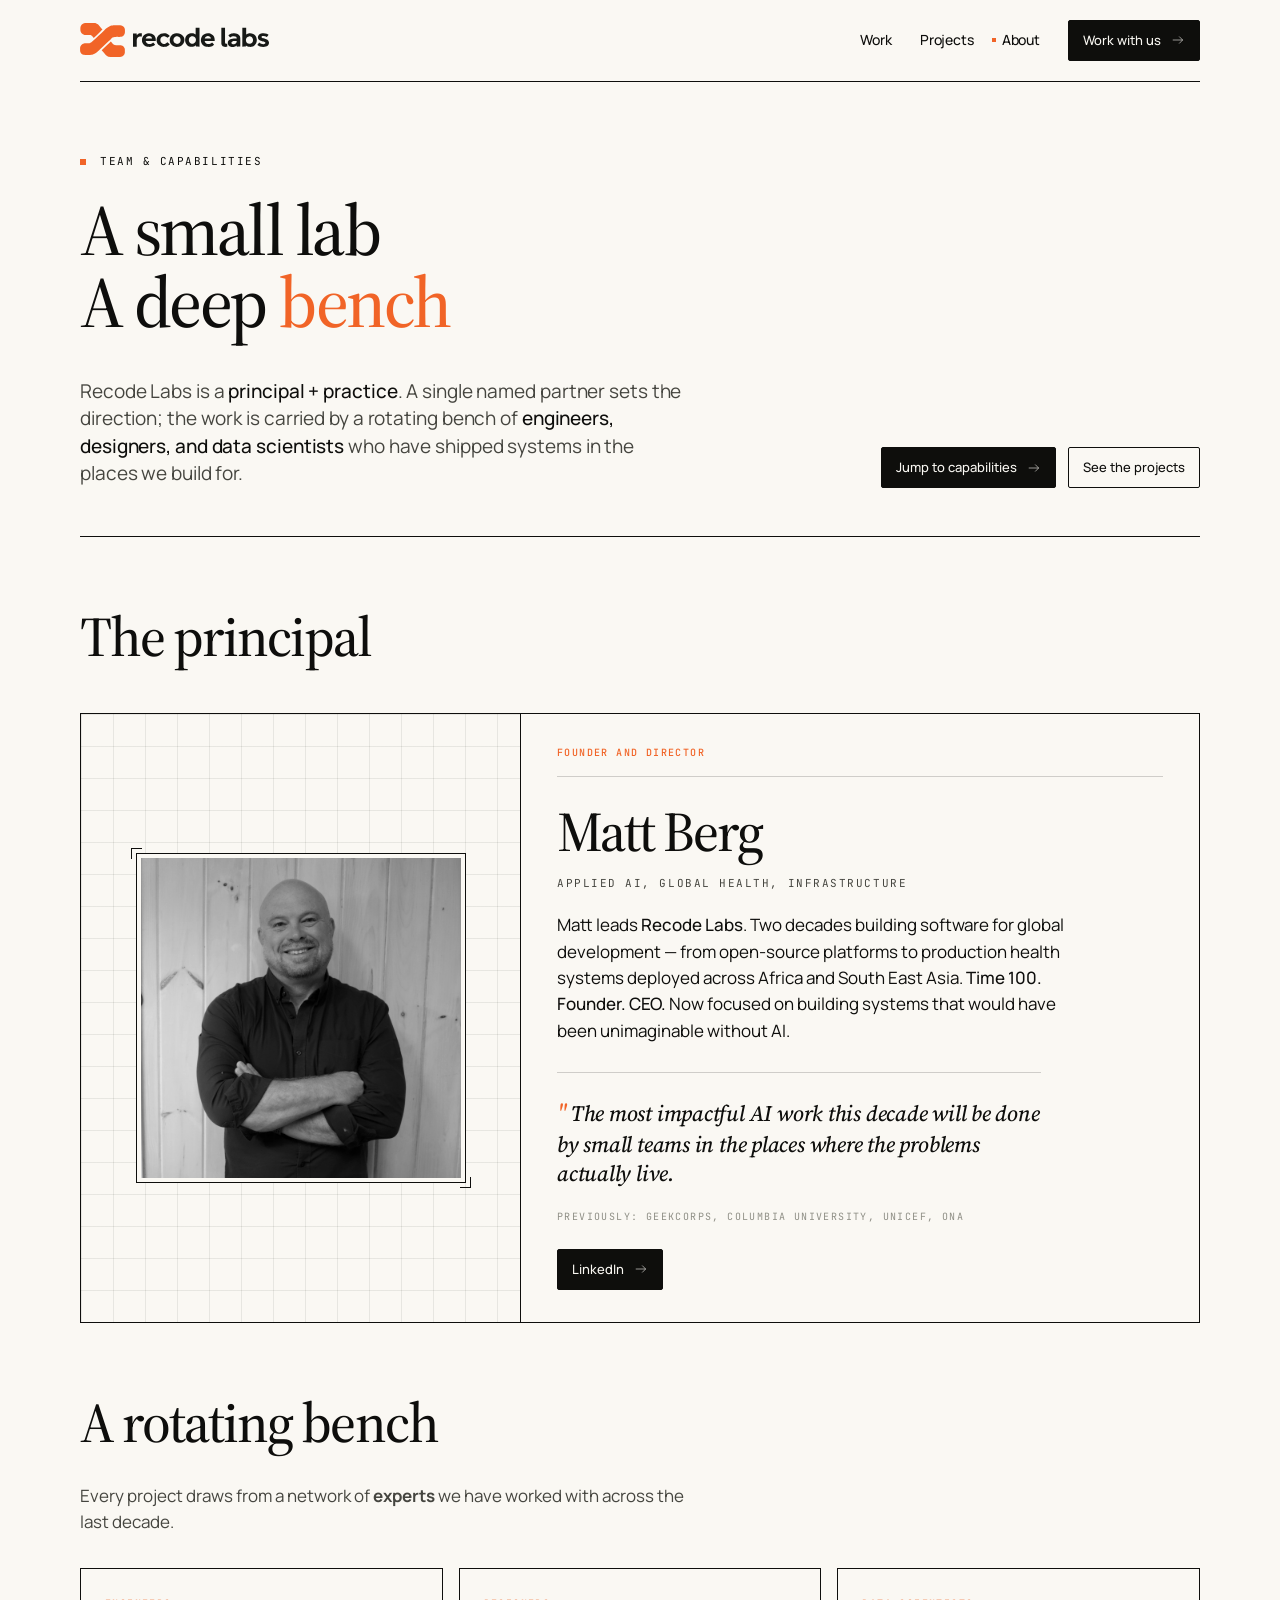
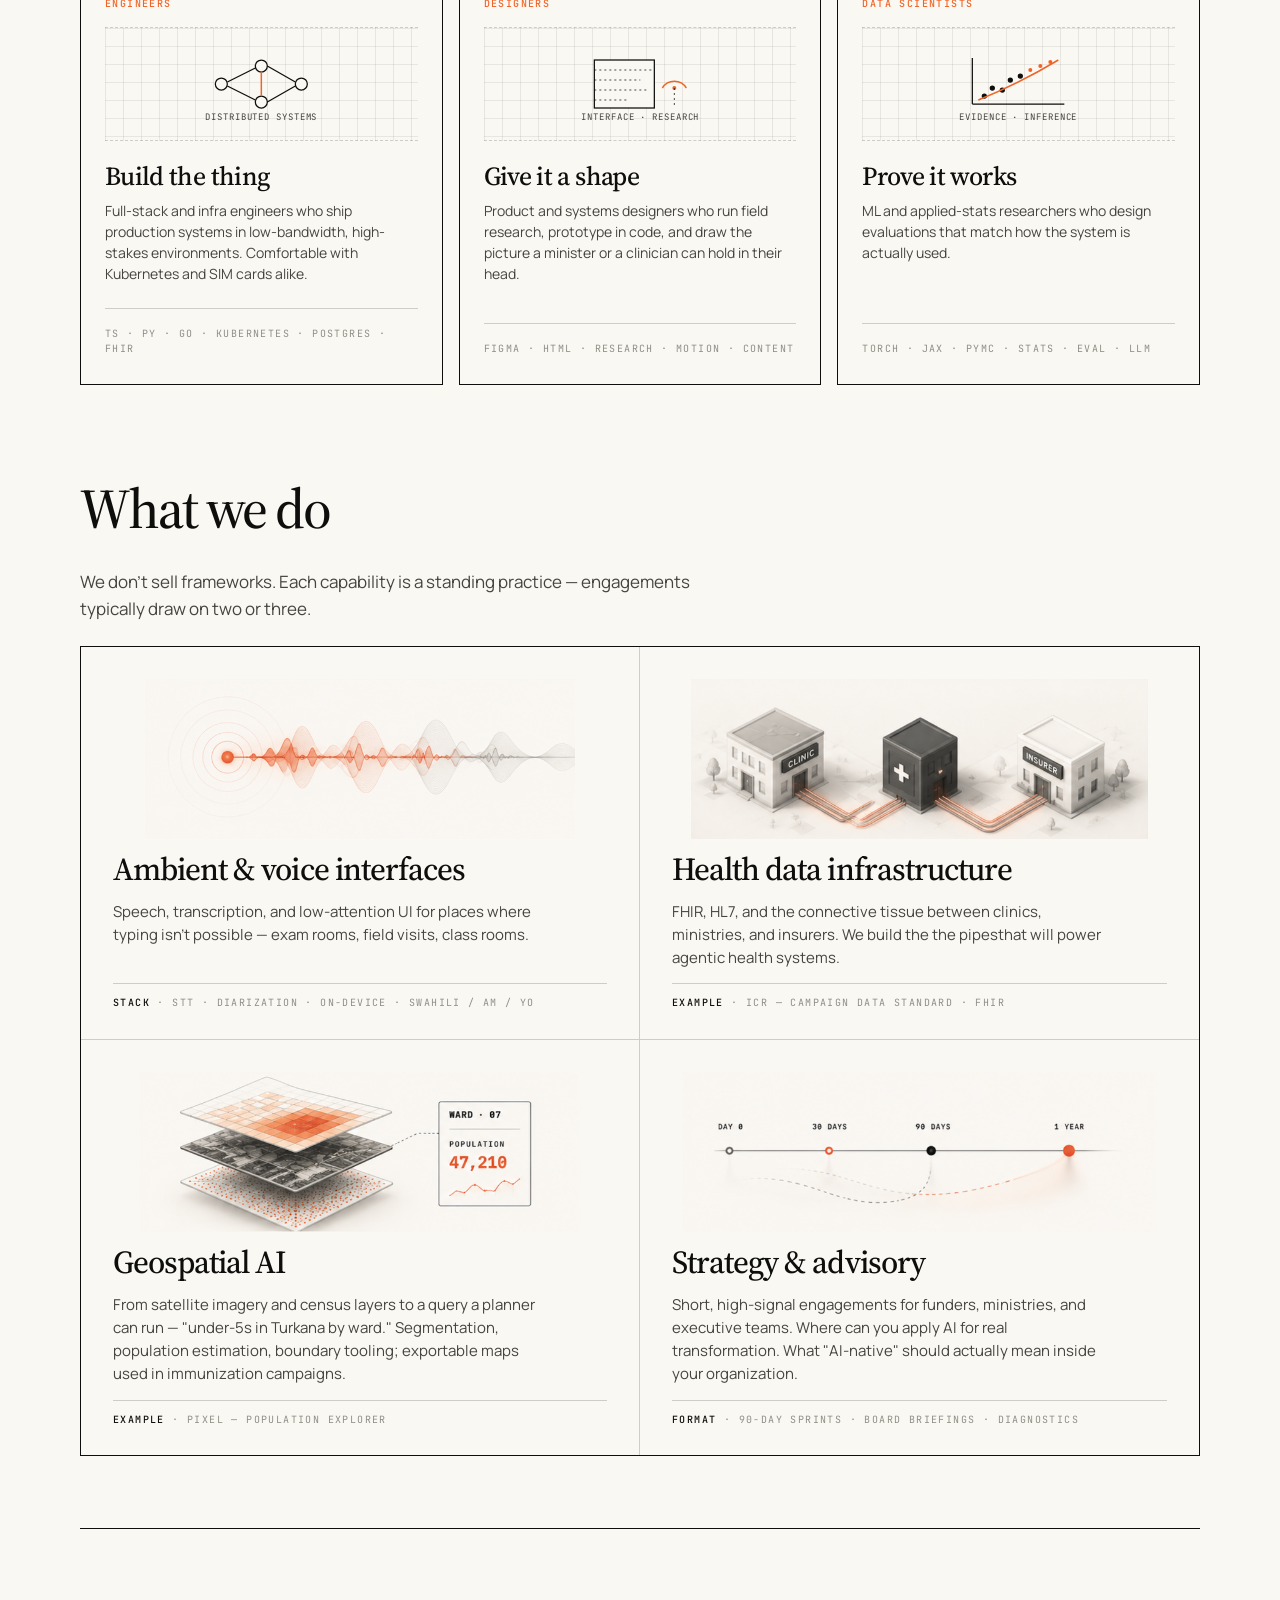
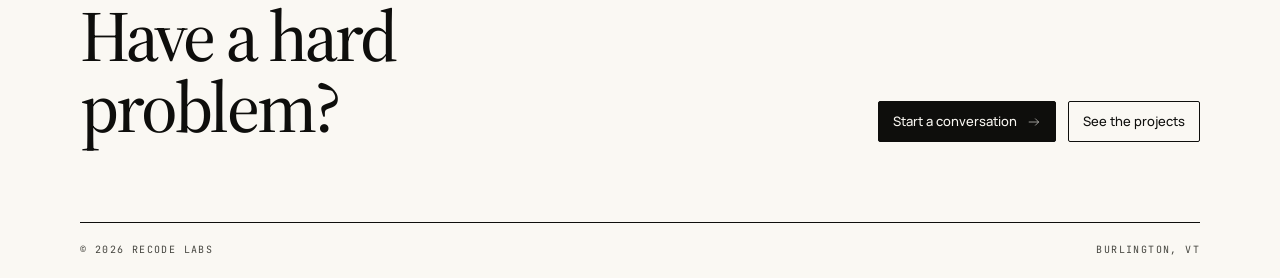
==== commit 345f4e84: "feat: add the ICR page, replace Cinder, animate Elly, blue TrueCover Add icr.html for the Integrated" ====
--- a/about.html
+++ b/about.html
@@ -320,7 +320,7 @@
       </div>
       <h3>Health data infrastructure</h3>
       <p>FHIR, HL7, and the connective tissue between clinics, ministries, and insurers. We build the the pipesthat will power agentic health systems.</p>
-      <div class="ex"><strong>EXAMPLE</strong> · CINDER &mdash; FHIR BROWSER · OPEN SOURCE</div>
+      <div class="ex"><strong>EXAMPLE</strong> · ICR &mdash; CAMPAIGN DATA STANDARD · FHIR</div>
     </div>
 
     <div class="cap">
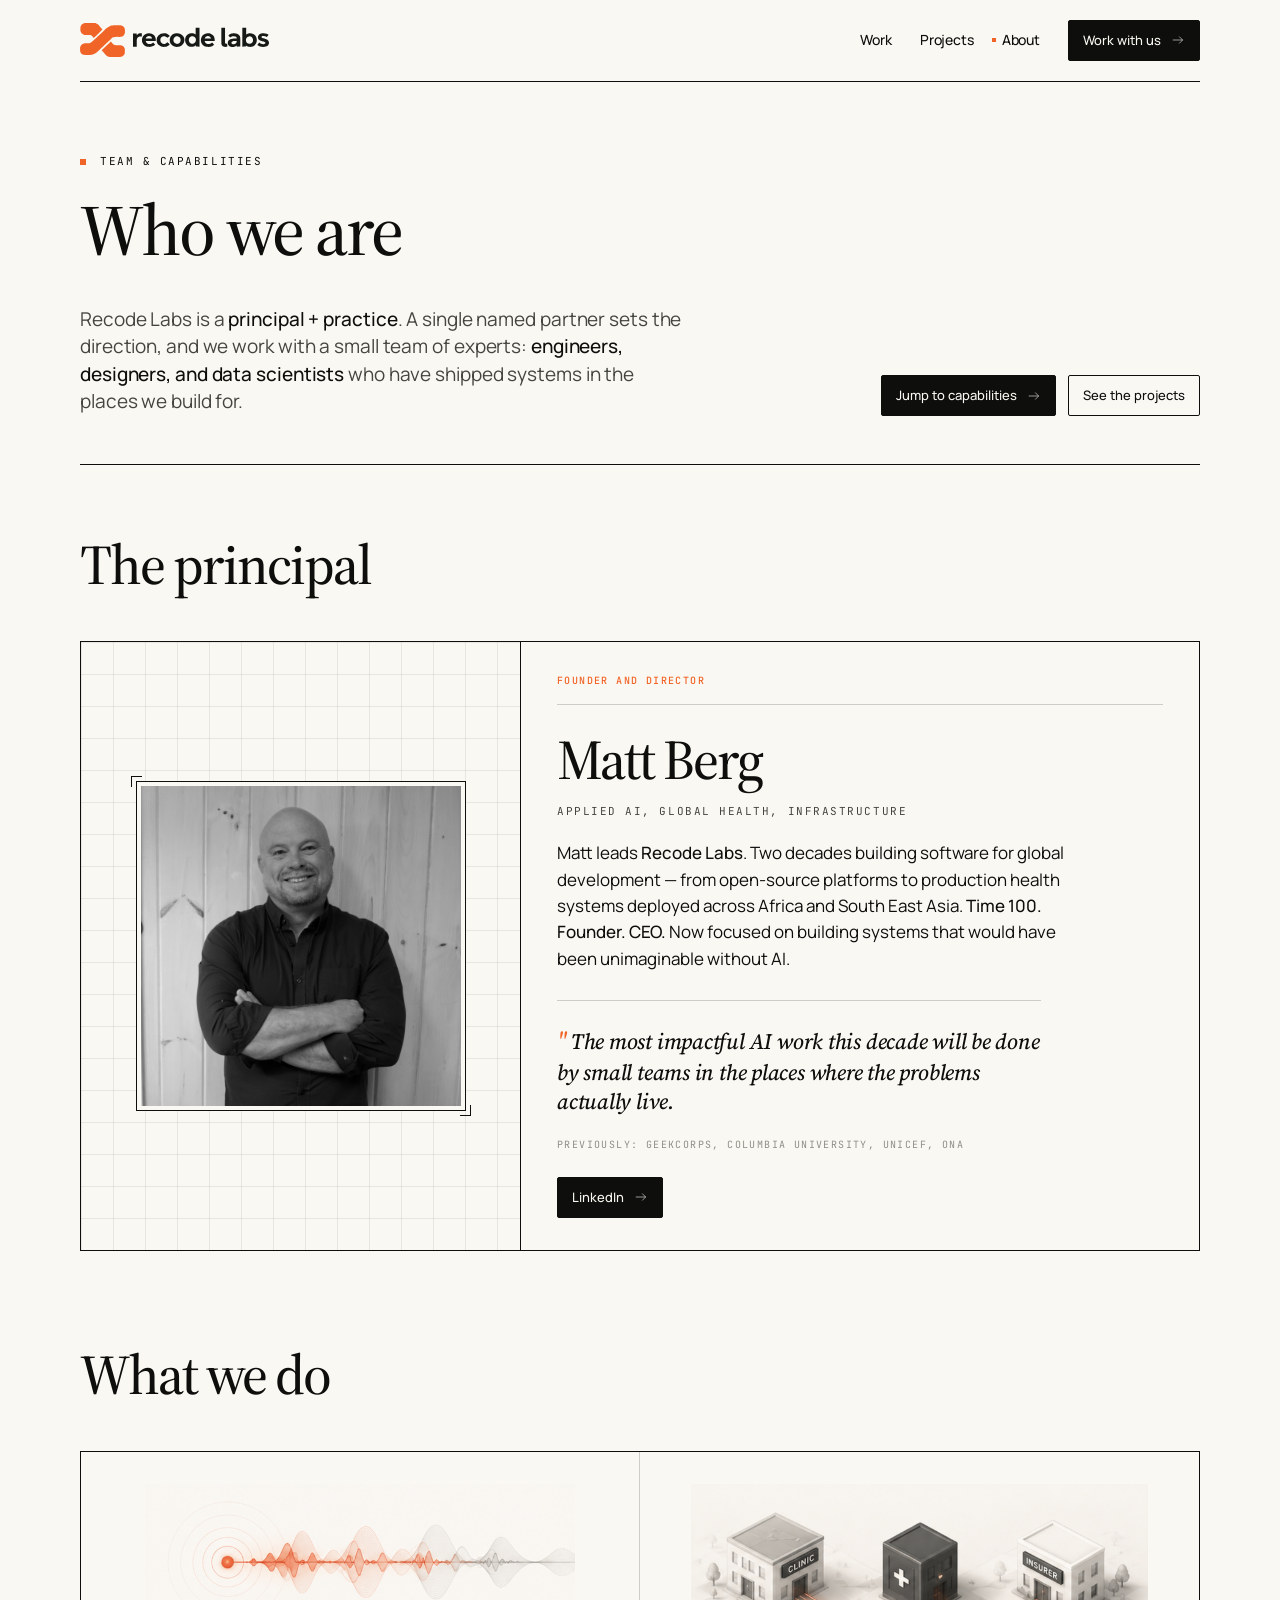
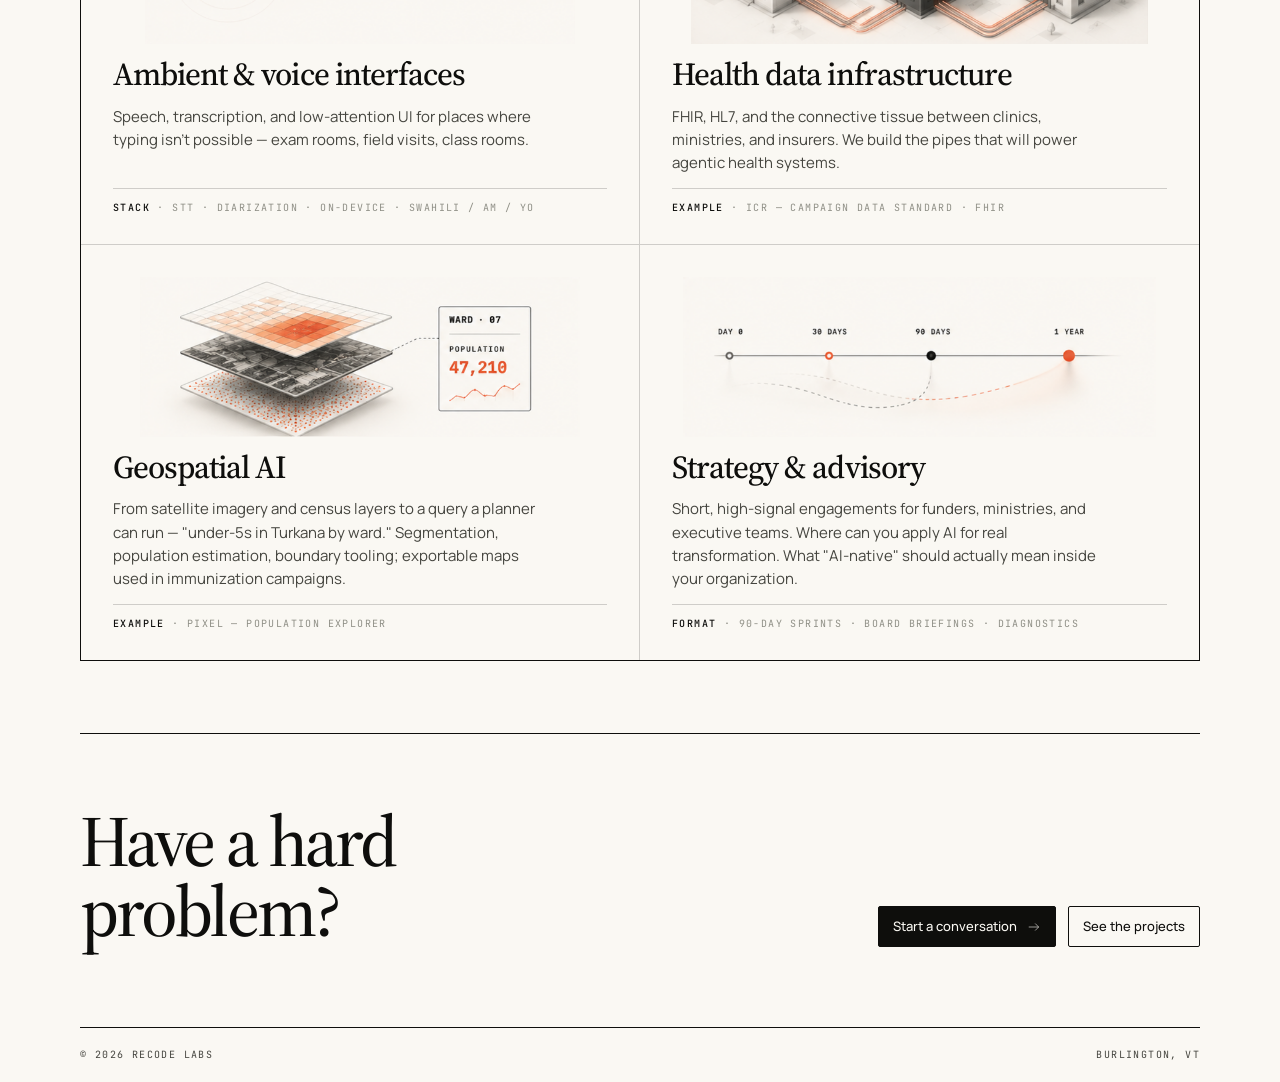
==== commit 8bd3d94e: "copy: simplify homepage and about page wording Homepage: new headline ("We apply AI to tackle intrac" ====
--- a/about.html
+++ b/about.html
@@ -4,7 +4,7 @@
 <meta charset="utf-8">
 <meta name="viewport" content="width=device-width, initial-scale=1">
 <title>Recode Labs — Team &amp; Capabilities</title>
-<meta name="description" content="A small lab with a wide bench. Matt Berg leads Recode Labs; the work is carried by a rotating bench of engineers, designers, and data scientists.">
+<meta name="description" content="Matt Berg leads Recode Labs and works with a small team of experts: engineers, designers, and data scientists.">
 <link rel="icon" href="assets/favicon.svg" type="image/svg+xml">
 <link rel="apple-touch-icon" href="assets/apple-touch-icon.png">
 <link rel="stylesheet" href="tokens.css">
@@ -58,20 +58,6 @@
   .bio .foot { margin-top: auto; padding-top: 24px; display: flex; gap: 10px; }
 
   /* TEAM GRID */
-  .team-grid { display: grid; grid-template-columns: repeat(3, 1fr); gap: 16px; margin-top: 32px; }
-  .seat { border: 1px solid var(--ink-900); padding: 28px 24px; background: var(--bone-50); display: flex; flex-direction: column; min-height: 300px; }
-  .seat .n { font-family: var(--font-mono); font-size: 10px; letter-spacing: 0.14em; text-transform: uppercase; color: var(--signal-500); font-weight: 500; }
-  .seat .silhouette { margin: 16px 0 22px; display: flex; align-items: center; justify-content: center; height: 112px;
-    background:
-      linear-gradient(var(--color-line-ghost) 1px, transparent 1px) 0 0 / 100% 18px,
-      linear-gradient(90deg, var(--color-line-ghost) 1px, transparent 1px) 0 0 / 18px 100%;
-    border-top: 1px dashed var(--color-line-hairline);
-    border-bottom: 1px dashed var(--color-line-hairline);
-  }
-  .seat h4 { font-family: var(--font-display); font-weight: 500; font-size: 26px; line-height: 1.05; letter-spacing: -0.025em; }
-  .seat h4 .acc { color: var(--signal-500); }
-  .seat .desc { font-size: 14px; line-height: 1.5; color: var(--color-text-secondary); margin-top: 10px; margin-bottom: 24px; }
-  .seat .tags { font-family: var(--font-mono); font-size: 10px; letter-spacing: 0.14em; text-transform: uppercase; color: var(--color-text-caption); margin-top: auto; padding-top: 18px; border-top: 1px solid var(--color-line-hairline); }
 
   /* CAPABILITIES */
   .caps-grid { display: grid; grid-template-columns: repeat(2, 1fr); border: 1px solid var(--ink-900); margin-top: 24px; }
@@ -98,7 +84,6 @@
   .cta h2 .acc { color: var(--signal-500); }
   .cta .buttons { display: flex; gap: 12px; }
 
-  .intro-p { font-size: 17px; line-height: 1.55; color: var(--color-text-secondary); max-width: 62ch; margin-top: 8px; }
 
   /* RESPONSIVE */
   @media (max-width: 960px) {
@@ -115,8 +100,6 @@
     .bio { padding: 28px; }
     .bio h3 { font-size: 44px; }
     .bio .quote { font-size: 18px; }
-    .team-grid { grid-template-columns: 1fr; gap: 12px; }
-    .seat { min-height: auto; }
     .caps-grid { grid-template-columns: 1fr; }
     .cap { border-right: none; border-bottom: 1px solid var(--color-line-hairline); padding: 28px; }
     .cap:last-child { border-bottom: none; }
@@ -140,8 +123,6 @@
     .bio .quote { font-size: 16px; padding-top: 18px; }
     .bio .foot { flex-wrap: wrap; gap: 8px; }
     .bio .foot .btn { font-size: 12px; padding: 9px 12px; }
-    .seat { padding: 22px; }
-    .seat h4 { font-size: 22px; }
     .cap { padding: 22px; }
     .cap h3 { font-size: 22px; }
     .cap p { font-size: 14px; }
@@ -173,9 +154,9 @@
   <!-- HEADER -->
   <section class="page-head">
     <div class="eyebrow"><span class="dot"></span>TEAM &amp; CAPABILITIES</div>
-    <h1>A small lab<br>A deep <span class="acc">bench</span></h1>
+    <h1>Who we are</h1>
     <div class="sub">
-      <p class="lede">Recode Labs is a <strong>principal + practice</strong>. A single named partner sets the direction; the work is carried by a rotating bench of <strong>engineers, designers, and data scientists</strong> who have shipped systems in the places we build for.</p>
+      <p class="lede">Recode Labs is a <strong>principal + practice</strong>. A single named partner sets the direction, and we work with a small team of experts: <strong>engineers, designers, and data scientists</strong> who have shipped systems in the places we build for.</p>
       <div style="display:flex; gap:12px; justify-self:end;">
         <a href="#capabilities" class="btn">Jump to capabilities <svg width="14" height="14"><use href="assets/icons.svg#rl-arrow"></use></svg></a>
         <a href="projects.html" class="btn ghost">See the projects</a>
@@ -213,96 +194,11 @@
     </div>
   </div>
 
-  <!-- BENCH -->
-  <section class="section-h" id="bench">
-    <h2>A rotating bench</h2>
-  </section>
-
-  <p class="intro-p">
-      Every project draws from a network of <b>experts</b> we have worked with across the last decade.
-  </p>
-
-  <div class="team-grid">
-    <div class="seat">
-      <div class="n">ENGINEERS</div>
-      <div class="silhouette">
-        <svg viewBox="0 0 120 80" xmlns="http://www.w3.org/2000/svg" style="width:100%; height:80px;">
-          <g class="bp-stroke">
-            <circle cx="20" cy="40" r="6" fill="var(--bone-50)"/>
-            <circle cx="60" cy="22" r="6" fill="var(--bone-50)"/>
-            <circle cx="60" cy="58" r="6" fill="var(--bone-50)"/>
-            <circle cx="100" cy="40" r="6" fill="var(--bone-50)"/>
-            <line x1="26" y1="38" x2="54" y2="24"/>
-            <line x1="26" y1="42" x2="54" y2="56"/>
-            <line x1="66" y1="22" x2="94" y2="38"/>
-            <line x1="66" y1="58" x2="94" y2="42"/>
-            <line x1="60" y1="28" x2="60" y2="52" class="bp-signal"/>
-          </g>
-          <text x="60" y="76" text-anchor="middle" class="bp-label">DISTRIBUTED SYSTEMS</text>
-        </svg>
-      </div>
-      <h4>Build the thing</h4>
-      <p class="desc">Full-stack and infra engineers who ship production systems in low-bandwidth, high-stakes environments. Comfortable with Kubernetes and SIM cards alike.</p>
-      <div class="tags">TS · PY · GO · KUBERNETES · POSTGRES · FHIR</div>
-    </div>
-
-    <div class="seat">
-      <div class="n">DESIGNERS</div>
-      <div class="silhouette">
-        <svg viewBox="0 0 120 80" xmlns="http://www.w3.org/2000/svg" style="width:100%; height:80px;">
-          <g class="bp-stroke">
-            <rect x="14" y="16" width="60" height="48" fill="var(--bone-50)"/>
-            <line x1="14" y1="26" x2="74" y2="26" class="bp-thin"/>
-            <line x1="14" y1="36" x2="60" y2="36" class="bp-thin"/>
-            <line x1="14" y1="46" x2="66" y2="46" class="bp-thin"/>
-            <line x1="14" y1="56" x2="48" y2="56" class="bp-thin"/>
-            <path d="M82 44 A14 14 0 0 1 106 44" class="bp-signal"/>
-            <circle cx="94" cy="44" r="2" fill="var(--signal-500)" stroke="none"/>
-            <line x1="94" y1="44" x2="94" y2="62" class="bp-thin"/>
-          </g>
-          <text x="60" y="76" text-anchor="middle" class="bp-label">INTERFACE · RESEARCH</text>
-        </svg>
-      </div>
-      <h4>Give it a shape</h4>
-      <p class="desc">Product and systems designers who run field research, prototype in code, and draw the picture a minister or a clinician can hold in their head.</p>
-      <div class="tags">FIGMA · HTML · RESEARCH · MOTION · CONTENT</div>
-    </div>
-
-    <div class="seat">
-      <div class="n">DATA SCIENTISTS</div>
-      <div class="silhouette">
-        <svg viewBox="0 0 120 80" xmlns="http://www.w3.org/2000/svg" style="width:100%; height:80px;">
-          <g class="bp-stroke">
-            <line x1="14" y1="60" x2="106" y2="60"/>
-            <line x1="14" y1="60" x2="14" y2="14"/>
-            <circle cx="26" cy="52" r="2" fill="var(--ink-900)"/>
-            <circle cx="34" cy="44" r="2" fill="var(--ink-900)"/>
-            <circle cx="44" cy="46" r="2" fill="var(--ink-900)"/>
-            <circle cx="52" cy="36" r="2" fill="var(--ink-900)"/>
-            <circle cx="62" cy="32" r="2" fill="var(--ink-900)"/>
-            <circle cx="72" cy="26" r="2" fill="var(--signal-500)" stroke="none"/>
-            <circle cx="82" cy="22" r="2" fill="var(--signal-500)" stroke="none"/>
-            <circle cx="92" cy="18" r="2" fill="var(--signal-500)" stroke="none"/>
-            <path d="M20 56 Q60 40 100 16" class="bp-signal"/>
-          </g>
-          <text x="60" y="76" text-anchor="middle" class="bp-label">EVIDENCE · INFERENCE</text>
-        </svg>
-      </div>
-      <h4>Prove it works</h4>
-      <p class="desc">ML and applied-stats researchers who design evaluations that match how the system is actually used.</p>
-      <div class="tags">TORCH · JAX · PYMC · STATS · EVAL · LLM</div>
-    </div>
-  </div>
-
   <!-- CAPABILITIES -->
   <section class="section-h" id="capabilities" style="padding-top: 96px;">
     <h2>What we do</h2>
   </section>
 
-  <p class="intro-p">
-    We don't sell frameworks. Each capability is a standing practice — engagements typically draw on two or three.
-  </p>
-
   <div class="caps-grid">
 
     <div class="cap">
@@ -319,7 +215,7 @@
         <img src="assets/capabilities/infrastructure.png" alt="Health infrastructure diagram">
       </div>
       <h3>Health data infrastructure</h3>
-      <p>FHIR, HL7, and the connective tissue between clinics, ministries, and insurers. We build the the pipesthat will power agentic health systems.</p>
+      <p>FHIR, HL7, and the connective tissue between clinics, ministries, and insurers. We build the pipes that will power agentic health systems.</p>
       <div class="ex"><strong>EXAMPLE</strong> · ICR &mdash; CAMPAIGN DATA STANDARD · FHIR</div>
     </div>
 
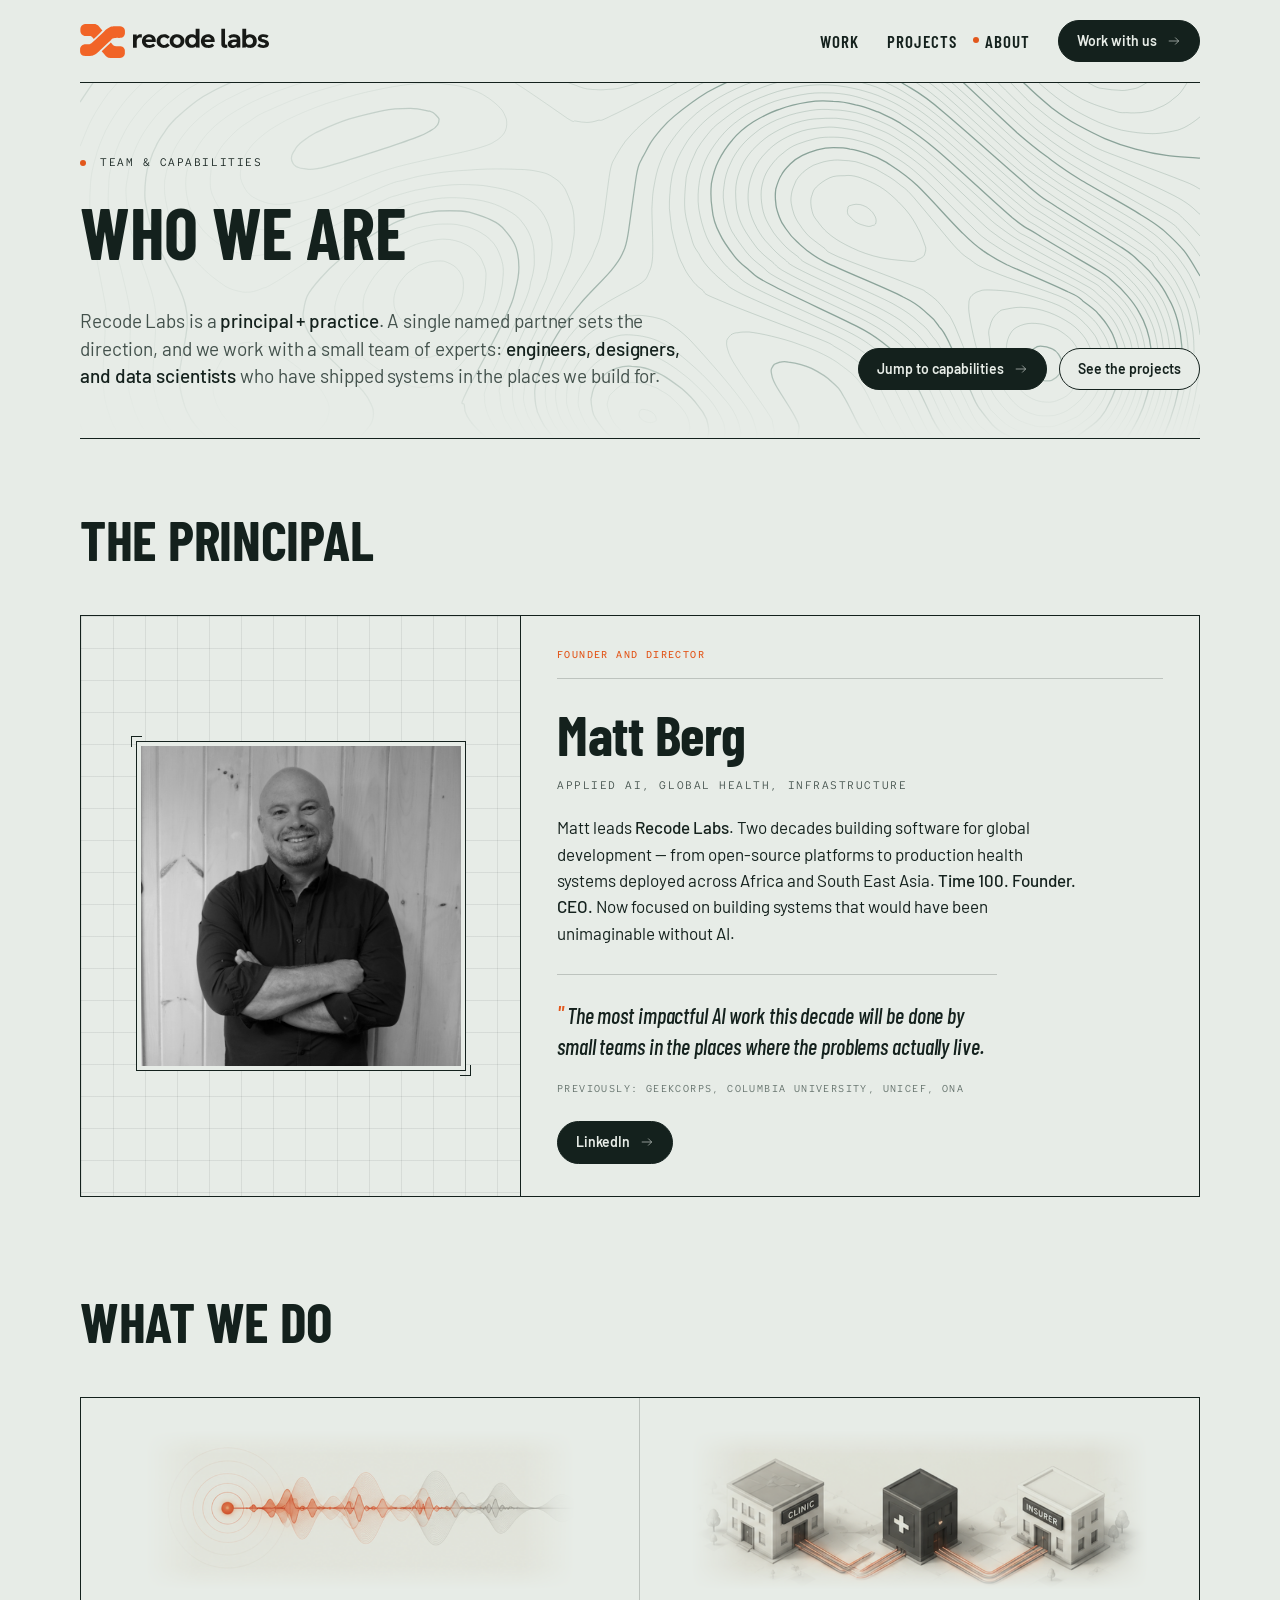
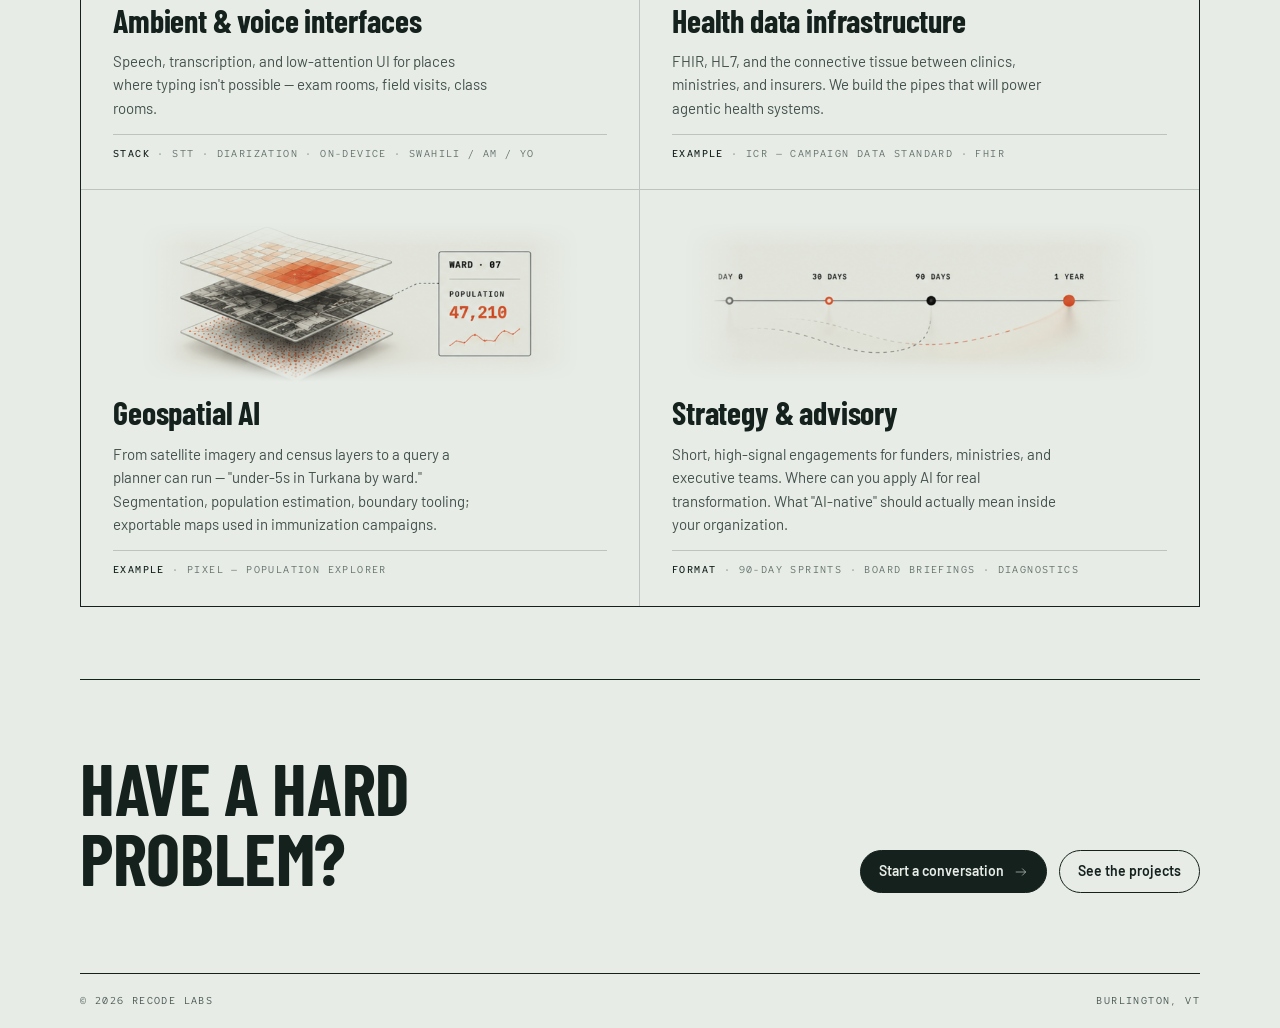
==== commit 07ceaaa9: "feat: survey-map redesign (Barlow fonts, sage palette, topographic contours) The cream, serif and cl" ====
--- a/about.html
+++ b/about.html
@@ -7,14 +7,14 @@
 <meta name="description" content="Matt Berg leads Recode Labs and works with a small team of experts: engineers, designers, and data scientists.">
 <link rel="icon" href="assets/favicon.svg" type="image/svg+xml">
 <link rel="apple-touch-icon" href="assets/apple-touch-icon.png">
-<link rel="stylesheet" href="tokens.css">
-<link rel="stylesheet" href="site.css">
+<link rel="stylesheet" href="tokens.css?v=2026-10-20d">
+<link rel="stylesheet" href="site.css?v=2026-10-20d">
 <style>
   /* PAGE HEADER */
   .page-head { padding: 72px 0 48px; border-bottom: 1px solid var(--ink-900); position: relative; }
   .page-head .eyebrow { display: flex; gap: 14px; align-items: center; margin-bottom: 24px; font-family: var(--font-mono); font-size: 11px; letter-spacing: 0.14em; text-transform: uppercase; }
   .page-head .eyebrow .dot { width: 6px; height: 6px; background: var(--signal-500); }
-  .page-head h1 { font-family: var(--font-display); font-weight: 500; font-size: 72px; line-height: 1; letter-spacing: -0.035em; max-width: 1100px; }
+  .page-head h1 { font-family: var(--font-display); font-weight: 700; font-size: 72px; line-height: 1; letter-spacing: -0.005em; max-width: 1100px; text-transform: uppercase; }
   .page-head h1 .acc { color: var(--signal-500); }
   .page-head .sub { display: grid; grid-template-columns: 1.3fr 1fr; gap: 48px; margin-top: 40px; align-items: end; }
   .page-head .lede { font-size: 19px; line-height: 1.45; max-width: 56ch; color: var(--color-text-secondary); letter-spacing: -0.005em; }
@@ -23,7 +23,7 @@
   /* SECTION HEADER */
   .section-h { display: grid; grid-template-columns: 1fr auto; gap: 12px 40px; align-items: end; padding: 72px 0 24px; }
   .section-h .lbl { grid-column: 1 / -1; font-family: var(--font-mono); font-size: 11px; letter-spacing: 0.14em; text-transform: uppercase; color: var(--color-text-secondary); padding-bottom: 12px; border-bottom: 1px solid var(--color-line-hairline); }
-  .section-h h2 { font-family: var(--font-display); font-weight: 500; font-size: 56px; line-height: 1; letter-spacing: -0.035em; }
+  .section-h h2 { font-family: var(--font-display); font-weight: 700; font-size: 56px; line-height: 1; letter-spacing: -0.005em; text-transform: uppercase; }
   .section-h h2 .acc { color: var(--signal-500); }
   .section-h .rt { justify-self: end; text-align: right; font-family: var(--font-mono); font-size: 11px; letter-spacing: 0.12em; text-transform: uppercase; color: var(--color-text-secondary); }
 
@@ -48,11 +48,11 @@
   .bio { padding: 32px 36px; display: flex; flex-direction: column; }
   .bio .idrow { display: flex; justify-content: space-between; align-items: center; font-family: var(--font-mono); font-size: 10px; letter-spacing: 0.14em; text-transform: uppercase; color: var(--color-text-secondary); padding-bottom: 16px; border-bottom: 1px solid var(--color-line-hairline); }
   .bio .idrow .n { color: var(--signal-500); font-weight: 500; }
-  .bio h3 { font-family: var(--font-display); font-weight: 500; font-size: 56px; line-height: 0.98; letter-spacing: -0.035em; margin-top: 28px; }
+  .bio h3 { font-family: var(--font-display); font-weight: 700; font-size: 56px; line-height: 0.98; letter-spacing: -0.005em; margin-top: 28px; }
   .bio .role { font-family: var(--font-mono); font-size: 11px; letter-spacing: 0.14em; text-transform: uppercase; color: var(--color-text-secondary); margin-top: 16px; }
   .bio .lede { font-size: 17px; line-height: 1.55; color: var(--color-text); margin-top: 20px; max-width: 52ch; }
   .bio .lede strong { color: var(--ink-900); font-weight: 500; }
-  .bio .quote { margin-top: 28px; padding: 24px 0 0; border-top: 1px solid var(--color-line-hairline); font-family: var(--font-display); font-style: italic; font-weight: 500; font-size: 22px; line-height: 1.35; letter-spacing: -0.01em; color: var(--ink-900); max-width: 44ch; }
+  .bio .quote { margin-top: 28px; padding: 24px 0 0; border-top: 1px solid var(--color-line-hairline); font-family: var(--font-display); font-style: italic; font-weight: 500; font-size: 22px; line-height: 1.35; letter-spacing: -0.005em; color: var(--ink-900); max-width: 44ch; }
   .bio .quote::before { content: '"'; color: var(--signal-500); font-size: 1.1em; margin-right: 4px; }
   .bio .refs { font-family: var(--font-mono); font-size: 10px; letter-spacing: 0.14em; text-transform: uppercase; color: var(--color-text-caption); margin-top: 20px; line-height: 1.6; }
   .bio .foot { margin-top: auto; padding-top: 24px; display: flex; gap: 10px; }
@@ -71,8 +71,10 @@
     margin: 0 -32px;
     overflow: hidden;
   }
-  .cap .diagram img { display: block; width: 100%; height: 100%; object-fit: contain; }
-  .cap h3 { font-family: var(--font-display); font-weight: 500; font-size: 32px; line-height: 1.02; letter-spacing: -0.03em; }
+  .cap .diagram img { display: block; width: auto; max-width: 100%; height: 100%; object-fit: contain; mix-blend-mode: multiply; /* drops the PNGs' cream backgrounds into the sage page */
+    -webkit-mask-image: linear-gradient(to right, transparent, #000 12%, #000 88%, transparent), linear-gradient(to bottom, transparent, #000 15%, #000 85%, transparent); -webkit-mask-composite: source-in;
+    mask-image: linear-gradient(to right, transparent, #000 12%, #000 88%, transparent), linear-gradient(to bottom, transparent, #000 15%, #000 85%, transparent); mask-composite: intersect; }
+  .cap h3 { font-family: var(--font-display); font-weight: 700; font-size: 32px; line-height: 1.02; letter-spacing: -0.005em; }
   .cap h3 .acc { color: var(--signal-500); }
   .cap p { font-size: 15px; line-height: 1.55; color: var(--color-text-secondary); max-width: 48ch; }
   .cap .ex { font-family: var(--font-mono); font-size: 10px; letter-spacing: 0.14em; text-transform: uppercase; color: var(--color-text-caption); margin-top: auto; padding-top: 12px; border-top: 1px solid var(--color-line-hairline); }
@@ -80,7 +82,7 @@
 
   /* CTA */
   .cta { padding: 72px 0 80px; border-top: 1px solid var(--ink-900); display: grid; grid-template-columns: 1fr auto; gap: 40px; align-items: end; margin-top: 72px; }
-  .cta h2 { font-family: var(--font-display); font-weight: 500; font-size: 72px; line-height: 0.98; letter-spacing: -0.04em; max-width: 16ch; }
+  .cta h2 { font-family: var(--font-display); font-weight: 700; font-size: 72px; line-height: 0.98; letter-spacing: -0.005em; max-width: 16ch; text-transform: uppercase; }
   .cta h2 .acc { color: var(--signal-500); }
   .cta .buttons { display: flex; gap: 12px; }
 
@@ -152,7 +154,7 @@
   </nav>
 
   <!-- HEADER -->
-  <section class="page-head">
+  <section class="page-head contours">
     <div class="eyebrow"><span class="dot"></span>TEAM &amp; CAPABILITIES</div>
     <h1>Who we are</h1>
     <div class="sub">
--- a/tokens.css
+++ b/tokens.css
@@ -1,39 +1,43 @@
 /* ==========================================================================
    RECODE LABS — DESIGN TOKENS
    Applied AI lab for global development.
-   Aesthetic: technical blueprint — grids, measurements, drafting marks.
+   Aesthetic: survey map — contour lines, coordinates, legend marks.
    ========================================================================== */
 
-@import url('https://fonts.googleapis.com/css2?family=Source+Serif+4:ital,opsz,wght@0,8..60,400;0,8..60,500;0,8..60,600;1,8..60,400;1,8..60,500&family=JetBrains+Mono:wght@300;400;500;600&family=Manrope:wght@400;500;600;700;800&display=swap');
+@import url('https://fonts.googleapis.com/css2?family=Barlow+Condensed:ital,wght@0,500;0,600;0,700;1,500&family=Barlow:wght@400;500;600;700&family=Red+Hat+Mono:wght@400;500;600&display=swap');
 
 :root {
   /* --- COLOR -------------------------------------------------------------- */
 
-  /* Paper & ink — the two-color core */
-  --bone-50:  #FAF8F3;   /* page */
-  --bone-100: #F4F1E9;   /* surface */
-  --bone-200: #E9E4D6;   /* hairline tint */
-  --bone-300: #D6CFBD;   /* muted line */
-
-  --ink-900: #0E0E0C;   /* text, ink-black */
-  --ink-800: #1C1C19;
-  --ink-700: #2A2A26;
-  --ink-600: #45453F;   /* secondary text */
-  --ink-500: #6B6B63;   /* tertiary text */
-  --ink-400: #8F8F86;   /* captions */
-  --ink-300: #B4B4AB;   /* disabled */
-  --ink-200: #D6D6CF;   /* dividers on dark */
-
-  /* Signal orange — the single accent, used sparingly */
-  --signal-50:  #FFF1EA;
-  --signal-100: #FFDCC9;
-  --signal-300: #FFA57C;
-  --signal-500: #F16427;  /* brand accent, matches the logo */
-  --signal-600: #D44E16;
-  --signal-700: #A13A10;
-
-  /* Functional (desaturated, blueprint-friendly) */
-  --ok:    #3F6B4A;
+  /* Survey paper — cool sage. Names kept from the earlier palette so existing rules still resolve. */
+  --bone-50:  #E7ECE7;   /* page */
+  --bone-100: #EEF2EE;   /* raised sheet */
+  --bone-200: #DCE3DE;   /* hairline tint */
+  --bone-300: #C3CEC8;   /* muted line */
+
+  /* Green-black ink */
+  --ink-900: #14211D;   /* text */
+  --ink-800: #1C2C27;
+  --ink-700: #2C3A35;
+  --ink-600: #43514C;   /* secondary text */
+  --ink-500: #56635E;   /* tertiary text */
+  --ink-400: #5F6D67;   /* captions */
+  --ink-300: #9AA8A1;   /* disabled, labels on dark */
+  --ink-200: #C9D3CE;   /* dividers on dark */
+
+  /* Survey orange — the single accent, used for markers */
+  --signal-50:  #FCEDE5;
+  --signal-100: #F8D5C3;
+  --signal-300: #F09A70;
+  --signal-500: #E2571C;  /* brand accent */
+  --signal-600: #C94912;
+  --signal-700: #A63C0C;  /* accent text on light ground */
+
+  /* Contour green */
+  --contour:    #2E5A4C;
+
+  /* Functional */
+  --ok:    #2E6450;
   --warn:  #A87A1F;
   --error: #B3382A;
 
@@ -45,18 +49,18 @@
   --color-text-secondary:  var(--ink-600);
   --color-text-muted:      var(--ink-500);
   --color-text-caption:    var(--ink-400);
-  --color-line:            var(--ink-900);       /* primary drafting line */
-  --color-line-hairline:   rgba(14,14,12,0.18);  /* grid / construction */
-  --color-line-ghost:      rgba(14,14,12,0.08);  /* sub-grid */
+  --color-line:            var(--ink-900);       /* primary line */
+  --color-line-hairline:   rgba(20,33,29,0.2);   /* grid / construction */
+  --color-line-ghost:      rgba(20,33,29,0.08);  /* sub-grid */
   --color-accent:          var(--signal-500);
   --color-accent-ink:      var(--signal-700);
 
   /* --- TYPE --------------------------------------------------------------- */
 
-  --font-display: 'Source Serif 4', 'Times New Roman', Times, serif;
-  --font-serif:   'Source Serif 4', 'Times New Roman', Times, serif;
-  --font-sans:    'Manrope', ui-sans-serif, -apple-system, 'Helvetica Neue', Arial, sans-serif;
-  --font-mono:    'JetBrains Mono', ui-monospace, 'SF Mono', Menlo, Consolas, monospace;
+  --font-display: 'Barlow Condensed', 'Arial Narrow', 'Helvetica Neue', Arial, sans-serif;
+  --font-serif:   'Barlow Condensed', 'Arial Narrow', 'Helvetica Neue', Arial, sans-serif;
+  --font-sans:    'Barlow', ui-sans-serif, -apple-system, 'Helvetica Neue', Arial, sans-serif;
+  --font-mono:    'Red Hat Mono', ui-monospace, 'SF Mono', Menlo, Consolas, monospace;
 
   /* Type scale — editorial + technical. Line heights optimized for density. */
   --fs-caption:  11px;   /* drafting label, all-caps */
@@ -80,7 +84,7 @@
   --tr-wide:     0.14em;  /* all-caps labels */
   --tr-mid:      0.04em;
   --tr-tight:    -0.015em;
-  --tr-display:  -0.02em; /* Serif wants less aggressive tracking than Jakarta */
+  --tr-display:  -0.005em; /* condensed display needs almost no negative tracking */
 
   /* --- GRID & SPACING ---------------------------------------------------- */
 
@@ -109,8 +113,8 @@
 
   --r-none: 0;
   --r-xs: 1px;
-  --r-sm: 2px;          /* all 'rounded' surfaces cap at 2px — blueprint precision */
-  --r-pill: 999px;      /* only for tags/pills */
+  --r-sm: 2px;          /* surfaces stay square */
+  --r-pill: 999px;      /* buttons, tags, markers */
 
   /* --- SHADOWS (flat system; drop shadows are rare) ---------------------- */
 
--- a/site.css
+++ b/site.css
@@ -16,13 +16,13 @@
 .logo { display: block; height: 34px; width: auto; }
 .brand .meta { font-family: var(--font-mono); font-size: 10px; letter-spacing: 0.14em; text-transform: uppercase; color: var(--color-text-secondary); border-left: 1px solid var(--color-line-hairline); padding-left: 14px; line-height: 1.3; }
 .navlinks { display: flex; gap: 28px; align-items: center; }
-.navlinks a:not(.btn) { text-decoration: none; color: var(--ink-900); font-size: 14px; font-weight: 500; letter-spacing: -0.01em; position: relative; }
-.navlinks a.active:not(.btn)::before { content: ''; position: absolute; left: -10px; top: 8px; width: 4px; height: 4px; background: var(--signal-500); }
+.navlinks a:not(.btn) { text-decoration: none; color: var(--ink-900); font-family: var(--font-display); font-size: 17px; font-weight: 600; letter-spacing: 0.06em; text-transform: uppercase; position: relative; }
+.navlinks a.active:not(.btn)::before { content: ''; position: absolute; left: -12px; top: 8px; width: 6px; height: 6px; border-radius: 50%; background: var(--signal-500); }
 
 /* Buttons */
-.btn { display: inline-flex; align-items: center; gap: 10px; padding: 10px 14px; font-family: var(--font-sans); font-size: 13px; font-weight: 500; border: 1px solid var(--ink-900); background: var(--ink-900); color: var(--bone-50); cursor: pointer; border-radius: 2px; text-decoration: none; }
+.btn { display: inline-flex; align-items: center; gap: 10px; padding: 10px 18px; font-family: var(--font-sans); font-size: 14px; font-weight: 600; border: 1px solid var(--ink-900); background: var(--ink-900); color: var(--bone-50); cursor: pointer; border-radius: var(--r-pill); text-decoration: none; }
 .btn:hover { color: var(--bone-50); }
-.btn.ghost { background: transparent; color: var(--ink-900); }
+.btn.ghost { background: var(--bone-50); color: var(--ink-900); }
 .btn.ghost:hover { color: var(--ink-900); }
 .btn svg { stroke: currentColor; fill: none; }
 
@@ -30,13 +30,21 @@
 .foot-bot { display: flex; justify-content: space-between; padding: 20px 0; border-top: 1px solid var(--ink-900); font-family: var(--font-mono); font-size: 10px; letter-spacing: 0.14em; text-transform: uppercase; color: var(--color-text-secondary); }
 .foot-bot .r { color: var(--signal-500); }
 
-/* Blueprint diagram primitives */
+/* Contour backgrounds (survey-map look) */
+.contours { position: relative; isolation: isolate; }
+.contours::before { content: ''; position: absolute; inset: 0; z-index: -1; pointer-events: none; background: url(assets/contours.svg?v=2) no-repeat center / cover;
+  -webkit-mask-image: linear-gradient(to right, rgba(0,0,0,0.25) 20%, #000 60%), linear-gradient(to bottom, #000 70%, transparent); -webkit-mask-composite: source-in;
+  mask-image: linear-gradient(to right, rgba(0,0,0,0.25) 20%, #000 60%), linear-gradient(to bottom, #000 70%, transparent); mask-composite: intersect; }
+.contours-light { background: url(assets/contours-light.svg?v=2) no-repeat center / cover; }
+.dot { border-radius: 50%; }
+
+/* Diagram primitives */
 .bp-stroke { stroke: var(--ink-900); stroke-width: 1.25; fill: none; }
 .bp-thin { stroke: var(--ink-900); stroke-width: 0.75; fill: none; stroke-dasharray: 2 3; }
 .bp-signal { stroke: var(--signal-500); stroke-width: 1.5; fill: none; }
 .bp-signal-fill { fill: var(--signal-500); }
-.bp-label { font-family: 'JetBrains Mono', monospace; font-size: 9px; letter-spacing: 0.1em; text-transform: uppercase; fill: var(--color-text-secondary); }
-.bp-num { font-family: 'JetBrains Mono', monospace; font-size: 10px; fill: var(--ink-900); }
+.bp-label { font-family: var(--font-mono); font-size: 9px; letter-spacing: 0.1em; text-transform: uppercase; fill: var(--color-text-secondary); }
+.bp-num { font-family: var(--font-mono); font-size: 10px; fill: var(--ink-900); }
 .bp-title { font-family: var(--font-display); font-size: 13px; fill: var(--ink-900); }
 
 /* Plates (mono spec stack at top-right of hero/page-head) */
@@ -60,5 +68,6 @@
   .navlinks a:not(.btn) { font-size: 13px; }
   .navlinks a.btn { padding: 8px 12px; font-size: 12px; }
   .plates { display: none; }
+  .contours::before { background-position: 70% top; }
   .foot-bot { flex-direction: column; gap: 8px; align-items: flex-start; padding: 16px 0; font-size: 9px; }
 }
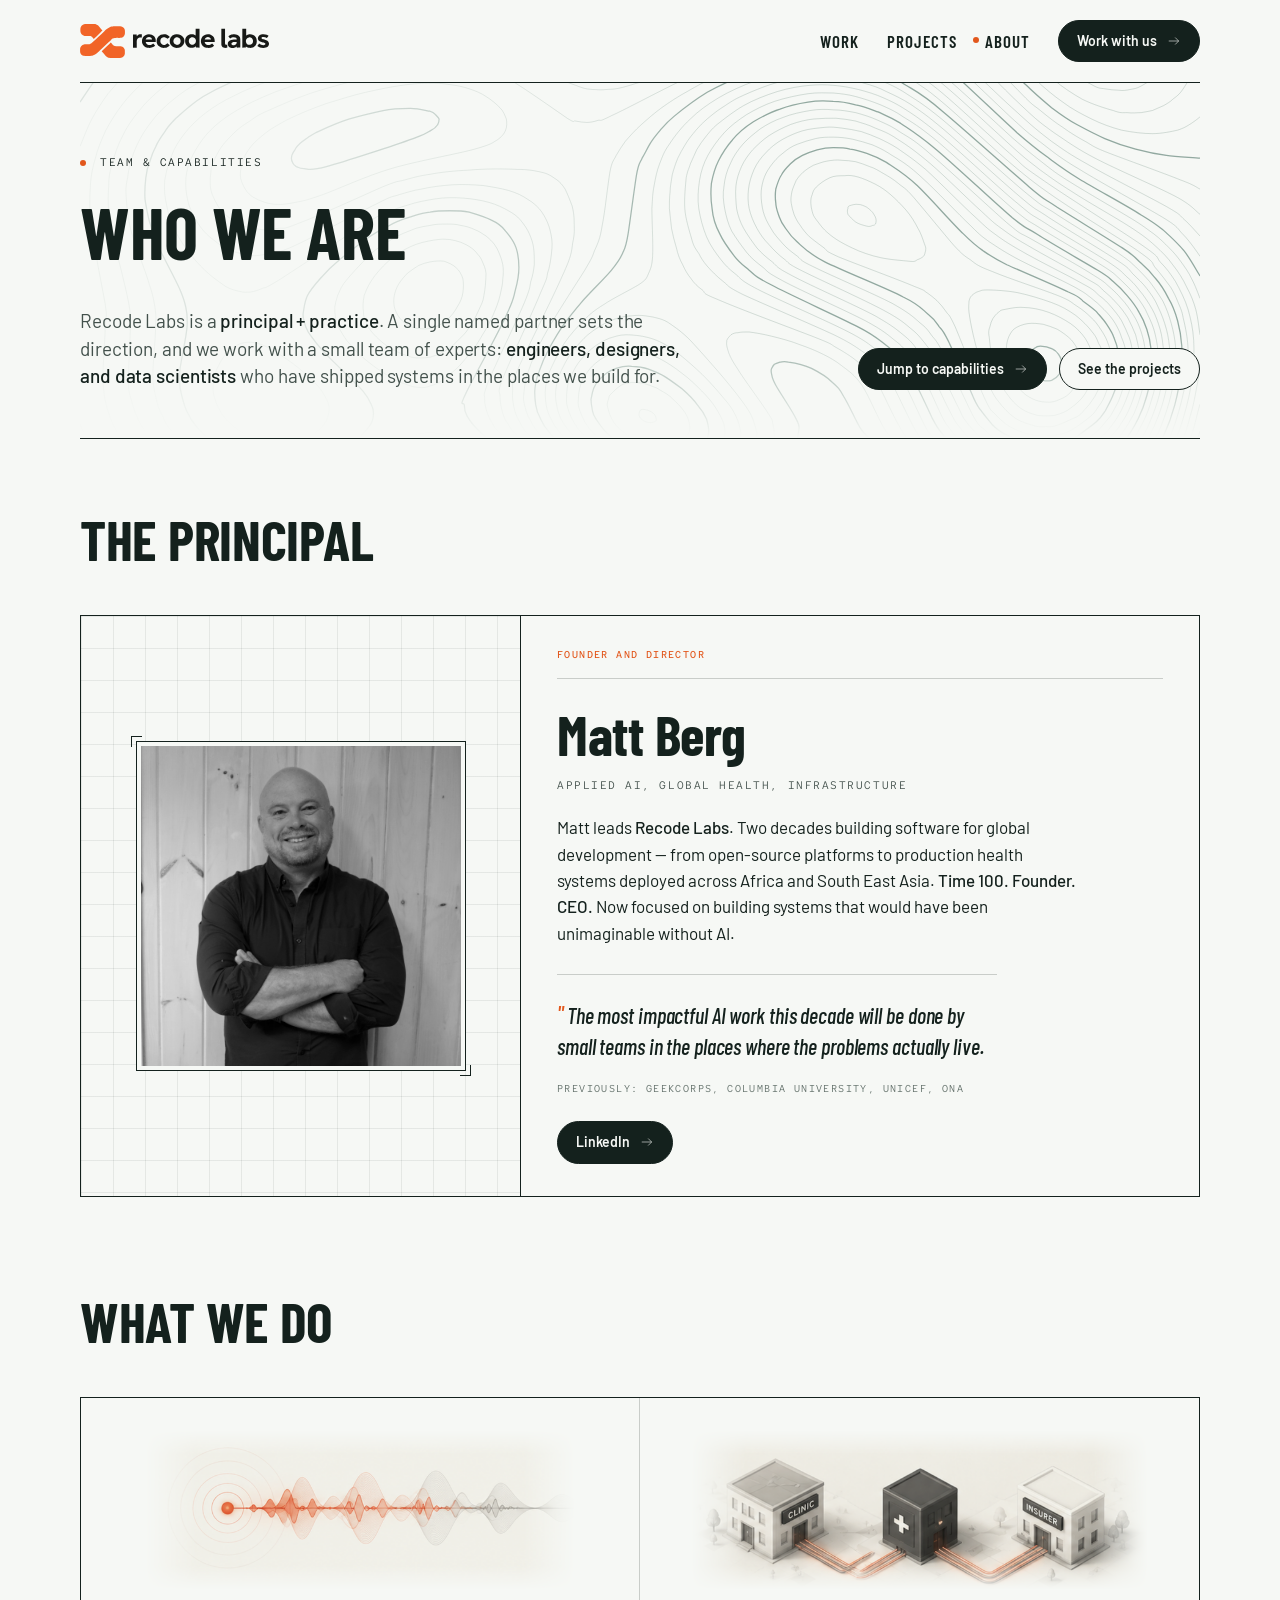
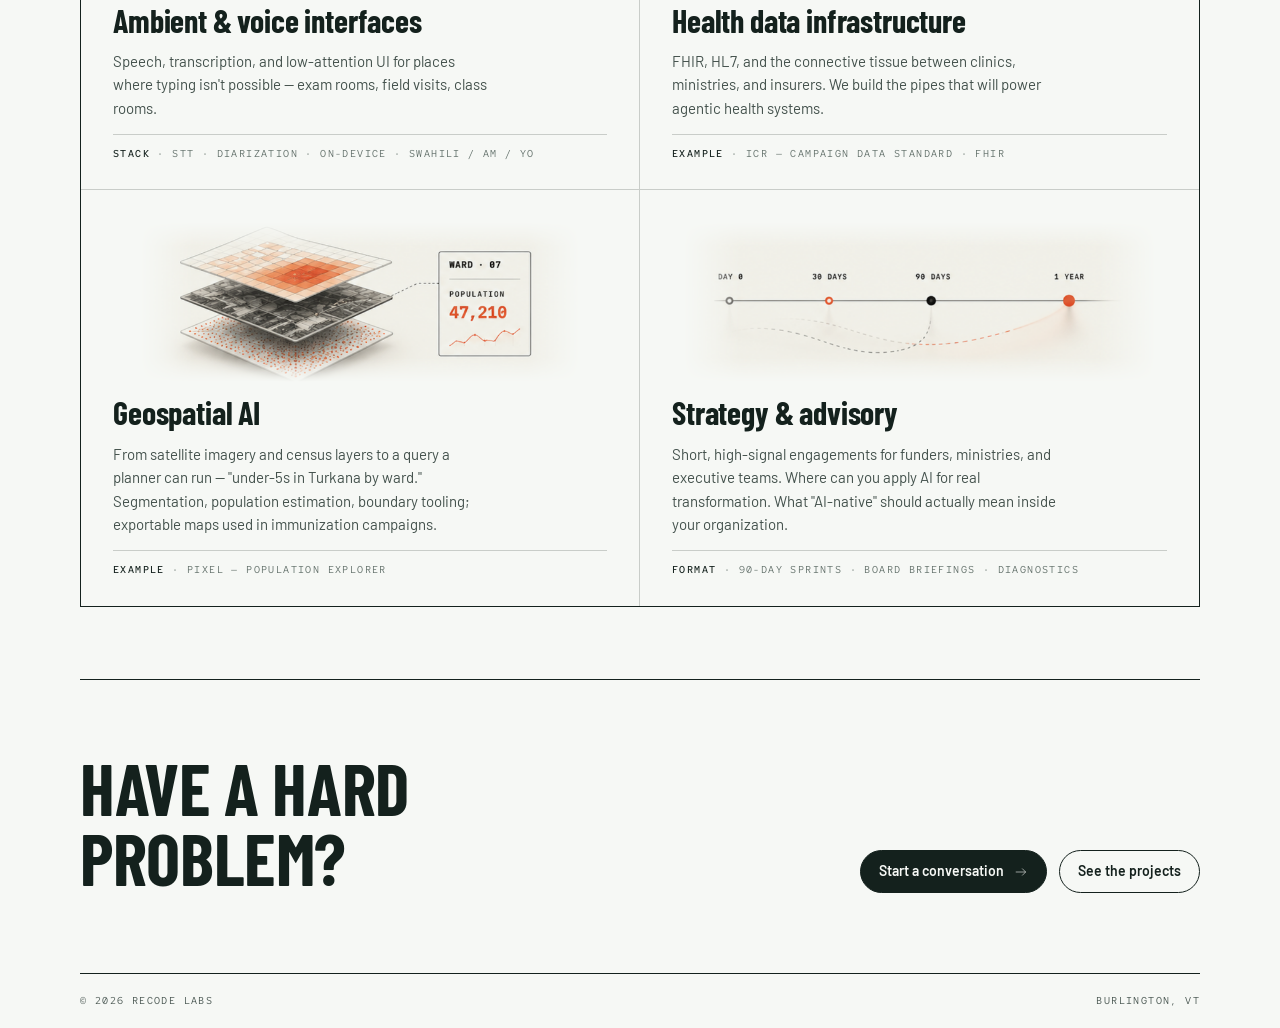
==== commit d552656e: "style: lighten page background to near-white sage The sage page colour (#E7ECE7) read as too dark. T" ====
--- a/about.html
+++ b/about.html
@@ -7,8 +7,8 @@
 <meta name="description" content="Matt Berg leads Recode Labs and works with a small team of experts: engineers, designers, and data scientists.">
 <link rel="icon" href="assets/favicon.svg" type="image/svg+xml">
 <link rel="apple-touch-icon" href="assets/apple-touch-icon.png">
-<link rel="stylesheet" href="tokens.css?v=2026-10-20d">
-<link rel="stylesheet" href="site.css?v=2026-10-20d">
+<link rel="stylesheet" href="tokens.css?v=2026-10-20e">
+<link rel="stylesheet" href="site.css?v=2026-10-20e">
 <style>
   /* PAGE HEADER */
   .page-head { padding: 72px 0 48px; border-bottom: 1px solid var(--ink-900); position: relative; }
--- a/tokens.css
+++ b/tokens.css
@@ -10,10 +10,10 @@
   /* --- COLOR -------------------------------------------------------------- */
 
   /* Survey paper — cool sage. Names kept from the earlier palette so existing rules still resolve. */
-  --bone-50:  #E7ECE7;   /* page */
-  --bone-100: #EEF2EE;   /* raised sheet */
-  --bone-200: #DCE3DE;   /* hairline tint */
-  --bone-300: #C3CEC8;   /* muted line */
+  --bone-50:  #F6F8F5;   /* page */
+  --bone-100: #FCFDFB;   /* raised sheet */
+  --bone-200: #E6ECE8;   /* hairline tint */
+  --bone-300: #CDD7D1;   /* muted line */
 
   /* Green-black ink */
   --ink-900: #14211D;   /* text */
